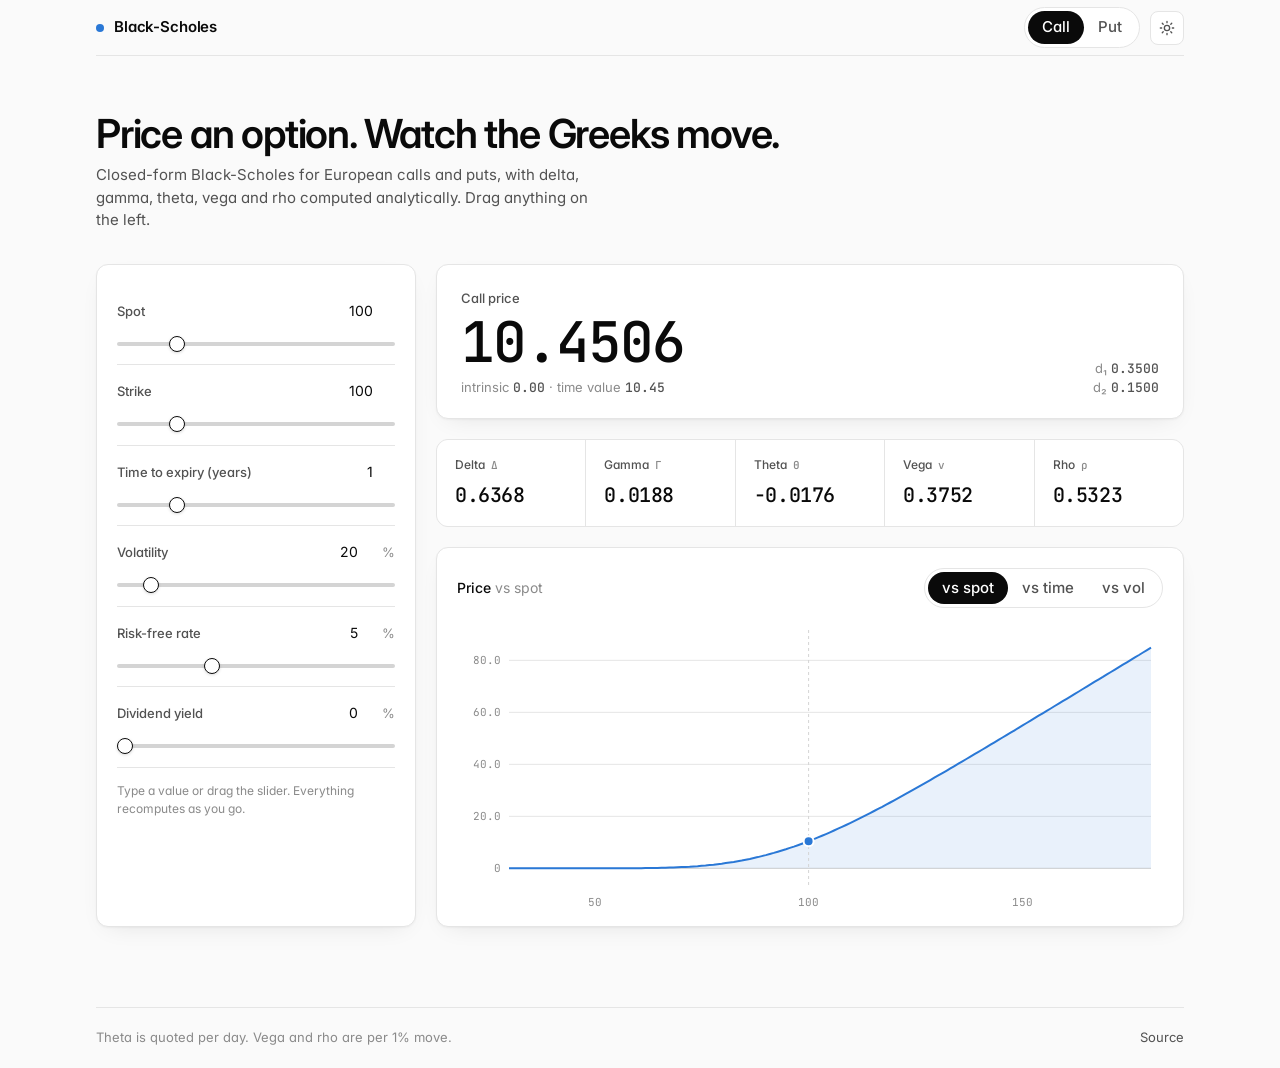
==== web/index.html @ 1928f43b "Black-Scholes pricer, Greeks, PDE check, and a web UI" ====
<!doctype html>
<html lang="en">
<head>
<meta charset="utf-8">
<meta name="viewport" content="width=device-width, initial-scale=1">
<title>Black-Scholes</title>
<meta name="description" content="Price European options and see the Greeks update live.">
<link rel="icon" href="data:image/svg+xml,<svg xmlns='http://www.w3.org/2000/svg' viewBox='0 0 100 100'><text y='.9em' font-size='90'>σ</text></svg>">
<link rel="preconnect" href="https://fonts.googleapis.com">
<link href="https://fonts.googleapis.com/css2?family=Inter:wght@400;500;600&family=JetBrains+Mono:wght@400;500&display=swap" rel="stylesheet">
<style>
:root{
  color-scheme:light;
  --bg:#fafafa;--surface:#ffffff;--line:#e5e5e5;--line-strong:#d4d4d4;
  --text:#0a0a0a;--text-2:#525252;--text-3:#8a8a8a;
  --accent:#0a0a0a;--accent-ink:#ffffff;
  --series:#2a78d6;--series-soft:rgba(42,120,214,.10);
  --pos:#008300;--neg:#e34948;
  --radius:12px;--shadow:0 1px 2px rgba(0,0,0,.04),0 8px 24px -12px rgba(0,0,0,.12);
}
@media (prefers-color-scheme:dark){:root:not([data-theme="light"]){
  color-scheme:dark;
  --bg:#000000;--surface:#0a0a0a;--line:#1f1f1f;--line-strong:#2e2e2e;
  --text:#ededed;--text-2:#a1a1a1;--text-3:#6b6b6b;
  --accent:#ededed;--accent-ink:#0a0a0a;
  --series:#3987e5;--series-soft:rgba(57,135,229,.14);
  --pos:#3ddc84;--neg:#e66767;
  --shadow:none;
}}
:root[data-theme="dark"]{
  color-scheme:dark;
  --bg:#000000;--surface:#0a0a0a;--line:#1f1f1f;--line-strong:#2e2e2e;
  --text:#ededed;--text-2:#a1a1a1;--text-3:#6b6b6b;
  --accent:#ededed;--accent-ink:#0a0a0a;
  --series:#3987e5;--series-soft:rgba(57,135,229,.14);
  --pos:#3ddc84;--neg:#e66767;
  --shadow:none;
}
*{box-sizing:border-box}
html,body{margin:0}
body{background:var(--bg);color:var(--text);font:15px/1.5 Inter,-apple-system,BlinkMacSystemFont,"Segoe UI",sans-serif;-webkit-font-smoothing:antialiased;font-feature-settings:"cv11","ss01"}
.mono{font-family:"JetBrains Mono",ui-monospace,SFMono-Regular,Menlo,monospace;font-variant-numeric:tabular-nums}
.wrap{max-width:1120px;margin:0 auto;padding:0 16px}
header{display:flex;align-items:center;justify-content:space-between;height:56px;border-bottom:1px solid var(--line)}
.brand{display:flex;align-items:center;gap:10px;font-weight:600;letter-spacing:-.01em}
.brand span.dot{width:8px;height:8px;border-radius:50%;background:var(--series)}
.seg{display:inline-flex;background:var(--surface);border:1px solid var(--line);border-radius:999px;padding:3px}
.seg button{border:0;background:transparent;color:var(--text-2);padding:5px 14px;border-radius:999px;font:inherit;font-weight:500;cursor:pointer}
.seg button[aria-pressed="true"]{background:var(--accent);color:var(--accent-ink)}
.icon-btn{border:1px solid var(--line);background:var(--surface);color:var(--text-2);width:34px;height:34px;border-radius:8px;cursor:pointer;display:grid;place-items:center}
.icon-btn:hover{color:var(--text)}
.hero{padding:56px 0 32px}
.hero h1{font-size:clamp(28px,4vw,40px);font-weight:600;letter-spacing:-.03em;margin:0 0 8px;line-height:1.1}
.hero p{margin:0;color:var(--text-2);max-width:56ch}
.grid{display:grid;grid-template-columns:320px 1fr;gap:20px;padding-bottom:80px}
@media (max-width:820px){.grid{grid-template-columns:1fr}}
.card{background:var(--surface);border:1px solid var(--line);border-radius:var(--radius);box-shadow:var(--shadow)}
.panel{padding:20px}
.field{padding:12px 0;border-bottom:1px solid var(--line)}
.field:last-child{border-bottom:0;padding-bottom:0}
.field .row{display:flex;justify-content:space-between;align-items:baseline;margin-bottom:6px}
.field label{font-size:13px;color:var(--text-2);font-weight:500}
.field .num{display:inline-flex;align-items:baseline;gap:2px}
.field .num em{font-style:normal;color:var(--text-3);font-size:13px}
.field input[type=number]{width:84px;text-align:right;border:1px solid transparent;background:transparent;color:var(--text);font:inherit;font-size:14px;padding:2px 6px;border-radius:6px;outline:0}
.field input[type=number]:hover{border-color:var(--line)}
.field input[type=number]:focus{border-color:var(--line-strong);background:var(--bg)}
input[type=range]{width:100%;appearance:none;height:4px;background:var(--line-strong);border-radius:2px;outline:0;margin:6px 0 0}
input[type=range]::-webkit-slider-thumb{appearance:none;width:16px;height:16px;border-radius:50%;background:var(--surface);border:1.5px solid var(--text);cursor:pointer;box-shadow:0 1px 3px rgba(0,0,0,.15)}
input[type=range]::-moz-range-thumb{width:16px;height:16px;border-radius:50%;background:var(--surface);border:1.5px solid var(--text);cursor:pointer}
.right{display:flex;flex-direction:column;gap:20px;min-width:0}
.price{padding:24px 24px 20px;display:flex;justify-content:space-between;align-items:flex-end;flex-wrap:wrap;gap:16px}
.price .label{font-size:13px;color:var(--text-2);font-weight:500;margin-bottom:6px}
.price .value{font-size:clamp(40px,6vw,56px);font-weight:500;letter-spacing:-.04em;line-height:1}
.price .sub{color:var(--text-3);font-size:13px;margin-top:8px}
.price .sub b{color:var(--text-2);font-weight:500}
.tiles{display:grid;grid-template-columns:repeat(5,1fr);gap:1px;background:var(--line);border-radius:var(--radius);overflow:hidden;border:1px solid var(--line)}
@media (max-width:640px){.tiles{grid-template-columns:repeat(2,1fr)}.tiles .tile:last-child{grid-column:span 2}}
.tile{background:var(--surface);padding:16px 18px;cursor:pointer;border:0;text-align:left;font:inherit;color:inherit;position:relative}
.tile:hover{background:var(--bg)}
.tile[aria-pressed="true"]::after{content:"";position:absolute;left:0;right:0;bottom:0;height:2px;background:var(--series)}
.tile .k{font-size:12px;color:var(--text-2);font-weight:500;display:flex;gap:6px;align-items:baseline}
.tile .k i{font-style:normal;color:var(--text-3);font-family:"JetBrains Mono",monospace;font-size:11px}
.tile .v{font-size:20px;font-weight:500;letter-spacing:-.02em;margin-top:6px}
.chart{padding:20px 20px 12px}
.chart .head{display:flex;justify-content:space-between;align-items:center;gap:12px;flex-wrap:wrap;margin-bottom:6px}
.chart .title{font-weight:500;font-size:14px}
.chart .title span{color:var(--text-3);font-weight:400}
.chart svg{width:100%;height:300px;display:block;overflow:visible}
.axis text{fill:var(--text-3);font-size:11px;font-family:"JetBrains Mono",monospace}
.axis line{stroke:var(--line)}
.axis .base{stroke:var(--line-strong)}
.tip{position:absolute;pointer-events:none;background:var(--surface);border:1px solid var(--line);border-radius:8px;padding:8px 10px;font-size:12px;box-shadow:var(--shadow);white-space:nowrap;opacity:0;transition:opacity .08s;transform:translate(-50%,calc(-100% - 12px))}
.tip .t{color:var(--text-3)}
.tip .n{font-weight:500}
.chart-wrap{position:relative}
footer{border-top:1px solid var(--line);padding:20px 0;color:var(--text-3);font-size:13px;display:flex;justify-content:space-between;flex-wrap:wrap;gap:8px}
footer a{color:var(--text-2);text-decoration:none}
footer a:hover{color:var(--text)}
.hint{font-size:12px;color:var(--text-3);margin-top:14px;line-height:1.5}
</style>
</head>
<body>
<div class="wrap">
  <header>
    <div class="brand"><span class="dot"></span>Black-Scholes</div>
    <div style="display:flex;gap:10px;align-items:center">
      <div class="seg" role="group" aria-label="Option type">
        <button id="kind-call" aria-pressed="true">Call</button>
        <button id="kind-put" aria-pressed="false">Put</button>
      </div>
      <button class="icon-btn" id="theme" aria-label="Toggle theme">
        <svg width="16" height="16" viewBox="0 0 24 24" fill="none" stroke="currentColor" stroke-width="2" stroke-linecap="round"><circle cx="12" cy="12" r="4"/><path d="M12 2v2M12 20v2M4.9 4.9l1.4 1.4M17.7 17.7l1.4 1.4M2 12h2M20 12h2M4.9 19.1l1.4-1.4M17.7 6.3l1.4-1.4"/></svg>
      </button>
    </div>
  </header>

  <section class="hero">
    <h1>Price an option. Watch the Greeks move.</h1>
    <p>Closed-form Black-Scholes for European calls and puts, with delta, gamma, theta, vega and rho computed analytically. Drag anything on the left.</p>
  </section>

  <main class="grid">
    <aside class="card panel" id="inputs"></aside>

    <div class="right">
      <div class="card price">
        <div>
          <div class="label" id="price-label">Call price</div>
          <div class="value mono" id="price">—</div>
          <div class="sub" id="price-sub"></div>
        </div>
        <div class="sub" style="text-align:right">
          <div>d₁ <b class="mono" id="d1">—</b></div>
          <div>d₂ <b class="mono" id="d2">—</b></div>
        </div>
      </div>

      <div class="tiles" id="tiles"></div>

      <div class="card chart">
        <div class="head">
          <div class="title" id="chart-title"></div>
          <div class="seg" role="group" aria-label="X axis">
            <button data-x="spot" aria-pressed="true">vs spot</button>
            <button data-x="time" aria-pressed="false">vs time</button>
            <button data-x="vol" aria-pressed="false">vs vol</button>
          </div>
        </div>
        <div class="chart-wrap">
          <svg id="svg" role="img" aria-label="Curve"></svg>
          <div class="tip" id="tip"></div>
        </div>
      </div>
    </div>
  </main>

  <footer>
    <span>Theta is quoted per day. Vega and rho are per 1% move.</span>
    <a href="https://github.com/michae6345-crypto/black-scholes-calculator">Source</a>
  </footer>
</div>

<script>
const SQRT2 = Math.SQRT2, SQRT2PI = Math.sqrt(2 * Math.PI);

function erf(x) {
  const s = x < 0 ? -1 : 1; x = Math.abs(x);
  const t = 1 / (1 + 0.5 * x);
  const y = 1 - t * Math.exp(-x * x - 1.26551223 + t * (1.00002368 + t * (0.37409196 + t * (0.09678418 +
    t * (-0.18628806 + t * (0.27886807 + t * (-1.13520398 + t * (1.48851587 + t * (-0.82215223 + t * 0.17087277)))))))));
  return s * y;
}
const pdf = x => Math.exp(-0.5 * x * x) / SQRT2PI;
const cdf = x => 0.5 * (1 + erf(x / SQRT2));

function bs(o, kind) {
  const { S, K, r, v, T, q } = o;
  const dq = Math.exp(-q * T), dr = Math.exp(-r * T);
  if (T <= 0 || v <= 0) {
    const fwd = S * dq - K * dr;
    const p = kind === 'call' ? Math.max(fwd, 0) : Math.max(-fwd, 0);
    return { price: p, d1: NaN, d2: NaN, delta: NaN, gamma: NaN, theta: NaN, vega: NaN, rho: NaN };
  }
  const sq = v * Math.sqrt(T);
  const d1 = (Math.log(S / K) + (r - q + 0.5 * v * v) * T) / sq, d2 = d1 - sq;
  const n1 = pdf(d1);
  const call = kind === 'call';
  const price = call ? S * dq * cdf(d1) - K * dr * cdf(d2) : K * dr * cdf(-d2) - S * dq * cdf(-d1);
  const delta = call ? dq * cdf(d1) : dq * (cdf(d1) - 1);
  const gamma = dq * n1 / (S * sq);
  const vega = S * dq * n1 * Math.sqrt(T);
  const decay = -S * dq * n1 * v / (2 * Math.sqrt(T));
  const theta = call ? decay - r * K * dr * cdf(d2) + q * S * dq * cdf(d1)
                     : decay + r * K * dr * cdf(-d2) - q * S * dq * cdf(-d1);
  const rho = call ? K * T * dr * cdf(d2) : -K * T * dr * cdf(-d2);
  return { price, d1, d2, delta, gamma, theta, vega, rho };
}

const FIELDS = [
  { id: 'S', label: 'Spot', min: 1, max: 500, step: 0.5, value: 100, fmt: v => v.toFixed(2) },
  { id: 'K', label: 'Strike', min: 1, max: 500, step: 0.5, value: 100, fmt: v => v.toFixed(2) },
  { id: 'T', label: 'Time to expiry (years)', min: 0, max: 5, step: 0.01, value: 1, fmt: v => v.toFixed(2) },
  { id: 'v', label: 'Volatility', min: 0, max: 2, step: 0.005, value: 0.2, fmt: v => (v * 100).toFixed(1) + '%', pct: true },
  { id: 'r', label: 'Risk-free rate', min: -0.05, max: 0.25, step: 0.0025, value: 0.05, fmt: v => (v * 100).toFixed(2) + '%', pct: true },
  { id: 'q', label: 'Dividend yield', min: 0, max: 0.2, step: 0.0025, value: 0, fmt: v => (v * 100).toFixed(2) + '%', pct: true },
];
const GREEKS = [
  { id: 'delta', sym: 'Δ', label: 'Delta', scale: 1, digits: 4 },
  { id: 'gamma', sym: 'Γ', label: 'Gamma', scale: 1, digits: 4 },
  { id: 'theta', sym: 'Θ', label: 'Theta', scale: 1 / 365, digits: 4 },
  { id: 'vega',  sym: 'ν', label: 'Vega',  scale: 0.01, digits: 4 },
  { id: 'rho',   sym: 'ρ', label: 'Rho',   scale: 0.01, digits: 4 },
];

const state = { kind: 'call', metric: 'price', xaxis: 'spot', o: Object.fromEntries(FIELDS.map(f => [f.id, f.value])) };

const $ = id => document.getElementById(id);
const inputs = $('inputs');
FIELDS.forEach(f => {
  const el = document.createElement('div');
  el.className = 'field';
  const shown = f.pct ? (f.value * 100) : f.value;
  el.innerHTML = `
    <div class="row"><label for="n-${f.id}">${f.label}</label>
      <span class="num"><input class="mono" id="n-${f.id}" type="number" step="${f.pct ? f.step * 100 : f.step}" value="${shown}">${f.pct ? '<em>%</em>' : ''}</span></div>
    <input id="s-${f.id}" type="range" min="${f.min}" max="${f.max}" step="${f.step}" value="${f.value}" aria-label="${f.label}">`;
  inputs.appendChild(el);
  const num = el.querySelector('input[type=number]'), rng = el.querySelector('input[type=range]');
  rng.addEventListener('input', () => { state.o[f.id] = +rng.value; num.value = f.pct ? +(rng.value * 100).toFixed(3) : rng.value; render(); });
  num.addEventListener('input', () => {
    const raw = parseFloat(num.value); if (Number.isNaN(raw)) return;
    const val = f.pct ? raw / 100 : raw;
    state.o[f.id] = val; rng.value = val; render();
  });
});
const hint = document.createElement('div'); hint.className = 'hint';
hint.textContent = 'Type a value or drag the slider. Everything recomputes as you go.';
inputs.appendChild(hint);

const tiles = $('tiles');
GREEKS.forEach(g => {
  const b = document.createElement('button');
  b.className = 'tile'; b.dataset.metric = g.id; b.setAttribute('aria-pressed', 'false');
  b.innerHTML = `<div class="k">${g.label}<i>${g.sym}</i></div><div class="v mono" id="g-${g.id}">—</div>`;
  b.addEventListener('click', () => { state.metric = state.metric === g.id ? 'price' : g.id; render(); });
  tiles.appendChild(b);
});

$('kind-call').onclick = () => { state.kind = 'call'; render(); };
$('kind-put').onclick = () => { state.kind = 'put'; render(); };
document.querySelectorAll('[data-x]').forEach(b => b.onclick = () => { state.xaxis = b.dataset.x; render(); });

$('theme').onclick = () => {
  const root = document.documentElement;
  const dark = root.dataset.theme ? root.dataset.theme === 'dark' : matchMedia('(prefers-color-scheme: dark)').matches;
  root.dataset.theme = dark ? 'light' : 'dark';
  try { localStorage.setItem('theme', root.dataset.theme); } catch {}
  render();
};
try { const t = localStorage.getItem('theme'); if (t) document.documentElement.dataset.theme = t; } catch {}

const fmt = (x, d = 4) => Number.isFinite(x) ? x.toLocaleString(undefined, { minimumFractionDigits: d, maximumFractionDigits: d }) : '—';

function metricValue(res, id) {
  if (id === 'price') return res.price;
  const g = GREEKS.find(g => g.id === id);
  return res[id] * g.scale;
}

function render() {
  const { o, kind } = state;
  const res = bs(o, kind);
  $('kind-call').setAttribute('aria-pressed', kind === 'call');
  $('kind-put').setAttribute('aria-pressed', kind === 'put');
  $('price-label').textContent = (kind === 'call' ? 'Call' : 'Put') + ' price';
  $('price').textContent = fmt(res.price, 4);
  const intrinsic = kind === 'call' ? Math.max(o.S - o.K, 0) : Math.max(o.K - o.S, 0);
  $('price-sub').innerHTML = `intrinsic <b class="mono">${fmt(intrinsic, 2)}</b> · time value <b class="mono">${fmt(res.price - intrinsic, 2)}</b>`;
  $('d1').textContent = fmt(res.d1, 4); $('d2').textContent = fmt(res.d2, 4);
  GREEKS.forEach(g => {
    $('g-' + g.id).textContent = fmt(res[g.id] * g.scale, g.digits);
    tiles.querySelector(`[data-metric=${g.id}]`).setAttribute('aria-pressed', state.metric === g.id);
  });
  document.querySelectorAll('[data-x]').forEach(b => b.setAttribute('aria-pressed', b.dataset.x === state.xaxis));
  drawChart(res);
}

const XAXES = {
  spot: { key: 'S', label: 'spot', range: o => [Math.max(0.3 * o.K, 1), 1.8 * o.K], fmt: v => v.toFixed(0) },
  time: { key: 'T', label: 'time to expiry', range: () => [0.01, 3], fmt: v => v.toFixed(2) + 'y' },
  vol:  { key: 'v', label: 'volatility', range: () => [0.01, 1.2], fmt: v => (v * 100).toFixed(0) + '%' },
};

function drawChart(current) {
  const svg = $('svg');
  const ax = XAXES[state.xaxis];
  const metricLabel = state.metric === 'price' ? 'Price' : GREEKS.find(g => g.id === state.metric).label;
  $('chart-title').innerHTML = `${metricLabel} <span>vs ${ax.label}</span>`;

  const W = svg.clientWidth || 700, H = 300, m = { t: 16, r: 12, b: 28, l: 52 };
  const iw = W - m.l - m.r, ih = H - m.t - m.b;
  const [x0, x1] = ax.range(state.o);
  const N = 160, pts = [];
  for (let i = 0; i <= N; i++) {
    const x = x0 + (x1 - x0) * i / N;
    const y = metricValue(bs({ ...state.o, [ax.key]: x }, state.kind), state.metric);
    if (Number.isFinite(y)) pts.push([x, y]);
  }
  let ymin = Math.min(0, ...pts.map(p => p[1])), ymax = Math.max(0, ...pts.map(p => p[1]));
  if (ymax - ymin < 1e-9) { ymax += 1; ymin -= 1; }
  const pad = (ymax - ymin) * 0.08; ymin -= pad; ymax += pad;
  const sx = x => m.l + (x - x0) / (x1 - x0) * iw;
  const sy = y => m.t + (ymax - y) / (ymax - ymin) * ih;

  const yt = ticks(ymin, ymax, 5), xt = ticks(x0, x1, 6);
  const line = pts.map((p, i) => (i ? 'L' : 'M') + sx(p[0]).toFixed(1) + ' ' + sy(p[1]).toFixed(1)).join('');
  const area = line + `L${sx(pts[pts.length - 1][0]).toFixed(1)} ${sy(0)}L${sx(pts[0][0]).toFixed(1)} ${sy(0)}Z`;
  const cx = state.o[ax.key], cy = metricValue(current, state.metric);

  svg.setAttribute('viewBox', `0 0 ${W} ${H}`);
  svg.innerHTML = `
    <g class="axis">
      ${yt.map(t => `<line x1="${m.l}" x2="${W - m.r}" y1="${sy(t)}" y2="${sy(t)}"/><text x="${m.l - 8}" y="${sy(t)}" dy="4" text-anchor="end">${short(t)}</text>`).join('')}
      <line class="base" x1="${m.l}" x2="${W - m.r}" y1="${sy(0)}" y2="${sy(0)}"/>
      ${xt.map(t => `<text x="${sx(t)}" y="${H - 8}" text-anchor="middle">${ax.fmt(t)}</text>`).join('')}
    </g>
    <path d="${area}" fill="var(--series-soft)"/>
    <path d="${line}" fill="none" stroke="var(--series)" stroke-width="2" stroke-linejoin="round"/>
    ${Number.isFinite(cy) && cx >= x0 && cx <= x1 ? `<line x1="${sx(cx)}" x2="${sx(cx)}" y1="${m.t}" y2="${m.t + ih}" stroke="var(--line-strong)" stroke-dasharray="3 3"/>
      <circle cx="${sx(cx)}" cy="${sy(cy)}" r="5" fill="var(--series)" stroke="var(--surface)" stroke-width="2"/>` : ''}
    <g id="hover" style="display:none"><line y1="${m.t}" y2="${m.t + ih}" stroke="var(--text-3)"/><circle r="4" fill="var(--surface)" stroke="var(--series)" stroke-width="2"/></g>
    <rect x="${m.l}" y="${m.t}" width="${iw}" height="${ih}" fill="transparent" id="hit"/>`;

  const hover = svg.querySelector('#hover'), tip = $('tip'), hit = svg.querySelector('#hit');
  hit.onmousemove = e => {
    const r = svg.getBoundingClientRect();
    const px = (e.clientX - r.left) * W / r.width;
    const x = x0 + (px - m.l) / iw * (x1 - x0);
    const y = metricValue(bs({ ...state.o, [ax.key]: x }, state.kind), state.metric);
    hover.style.display = ''; hover.querySelector('line').setAttribute('x1', sx(x)); hover.querySelector('line').setAttribute('x2', sx(x));
    const c = hover.querySelector('circle'); c.setAttribute('cx', sx(x)); c.setAttribute('cy', sy(y));
    tip.style.opacity = 1; tip.style.left = (sx(x) * r.width / W) + 'px'; tip.style.top = (sy(y) * r.height / H) + 'px';
    tip.innerHTML = `<div class="t">${ax.label} ${ax.fmt(x)}</div><div class="n mono">${metricLabel.toLowerCase()} ${fmt(y, 4)}</div>`;
  };
  hit.onmouseleave = () => { hover.style.display = 'none'; tip.style.opacity = 0; };
}

function ticks(a, b, n) {
  const span = b - a, raw = span / n, mag = Math.pow(10, Math.floor(Math.log10(raw)));
  const step = [1, 2, 5, 10].map(k => k * mag).find(s => span / s <= n) || mag;
  const out = []; for (let v = Math.ceil(a / step) * step; v <= b + 1e-9; v += step) out.push(+v.toFixed(10));
  return out;
}
function short(v) { const a = Math.abs(v); return a >= 100 ? v.toFixed(0) : a >= 1 ? v.toFixed(1) : a === 0 ? '0' : v.toPrecision(2); }

addEventListener('resize', () => render());
render();
</script>
</body>
</html>
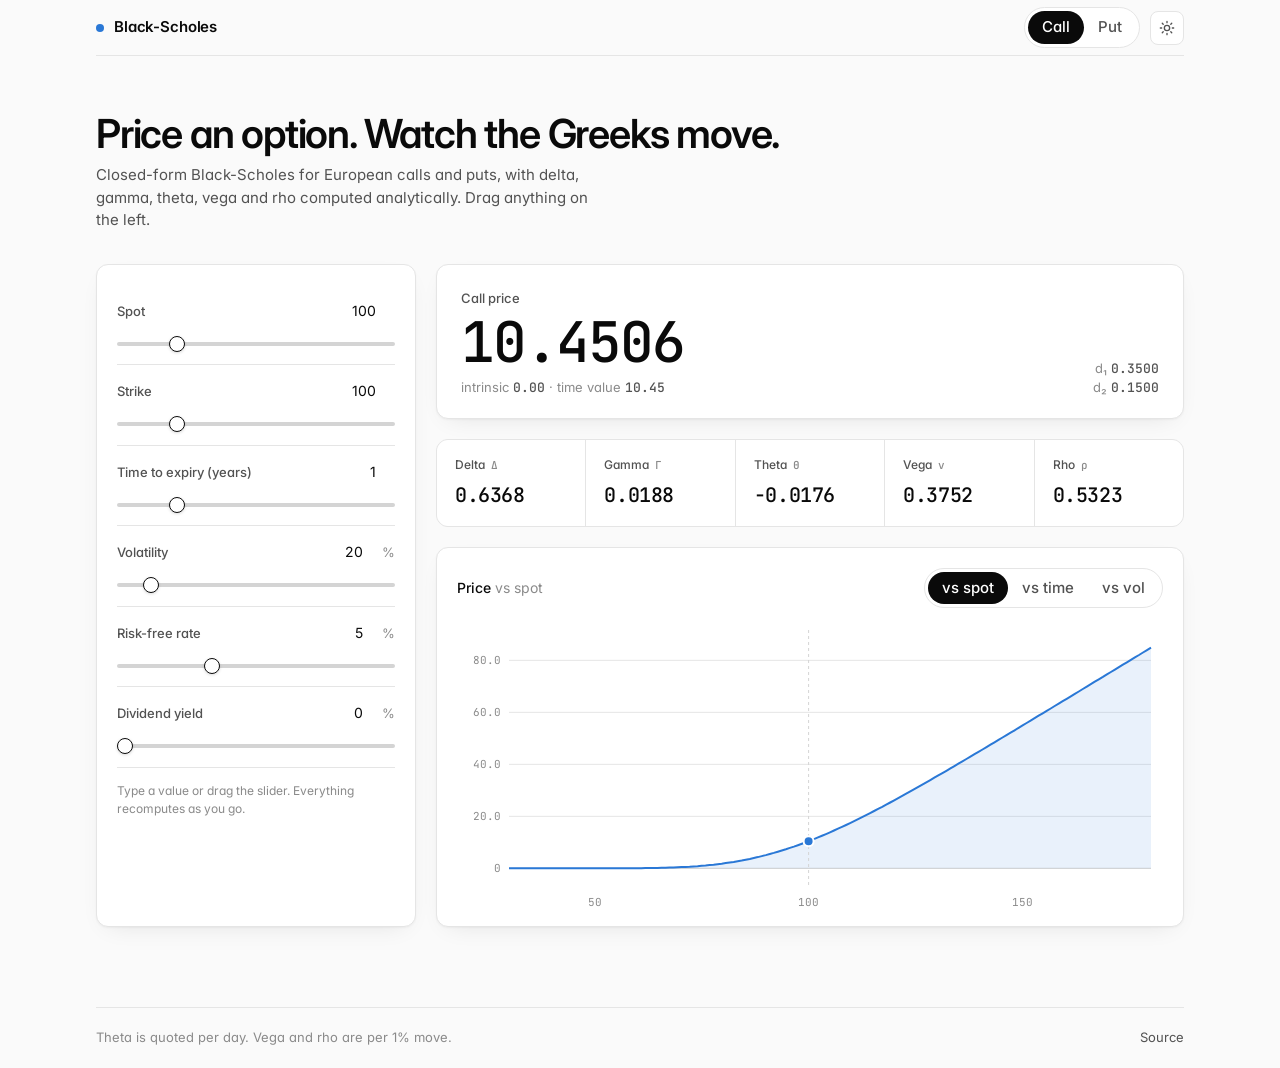
==== commit 8d6fca41: "Show percent units next to rate and vol inputs" ====
--- a/web/index.html
+++ b/web/index.html
@@ -60,9 +60,9 @@
 .field:last-child{border-bottom:0;padding-bottom:0}
 .field .row{display:flex;justify-content:space-between;align-items:baseline;margin-bottom:6px}
 .field label{font-size:13px;color:var(--text-2);font-weight:500}
-.field .num{display:inline-flex;align-items:baseline;gap:2px}
+.field .num{display:inline-flex;align-items:baseline}
 .field .num em{font-style:normal;color:var(--text-3);font-size:13px}
-.field input[type=number]{width:84px;text-align:right;border:1px solid transparent;background:transparent;color:var(--text);font:inherit;font-size:14px;padding:2px 6px;border-radius:6px;outline:0}
+.field input[type=number]{width:84px;text-align:right;border:1px solid transparent;background:transparent;color:var(--text);font:inherit;font-size:14px;padding:2px 3px 2px 6px;border-radius:6px;outline:0}
 .field input[type=number]:hover{border-color:var(--line)}
 .field input[type=number]:focus{border-color:var(--line-strong);background:var(--bg)}
 input[type=range]{width:100%;appearance:none;height:4px;background:var(--line-strong);border-radius:2px;outline:0;margin:6px 0 0}
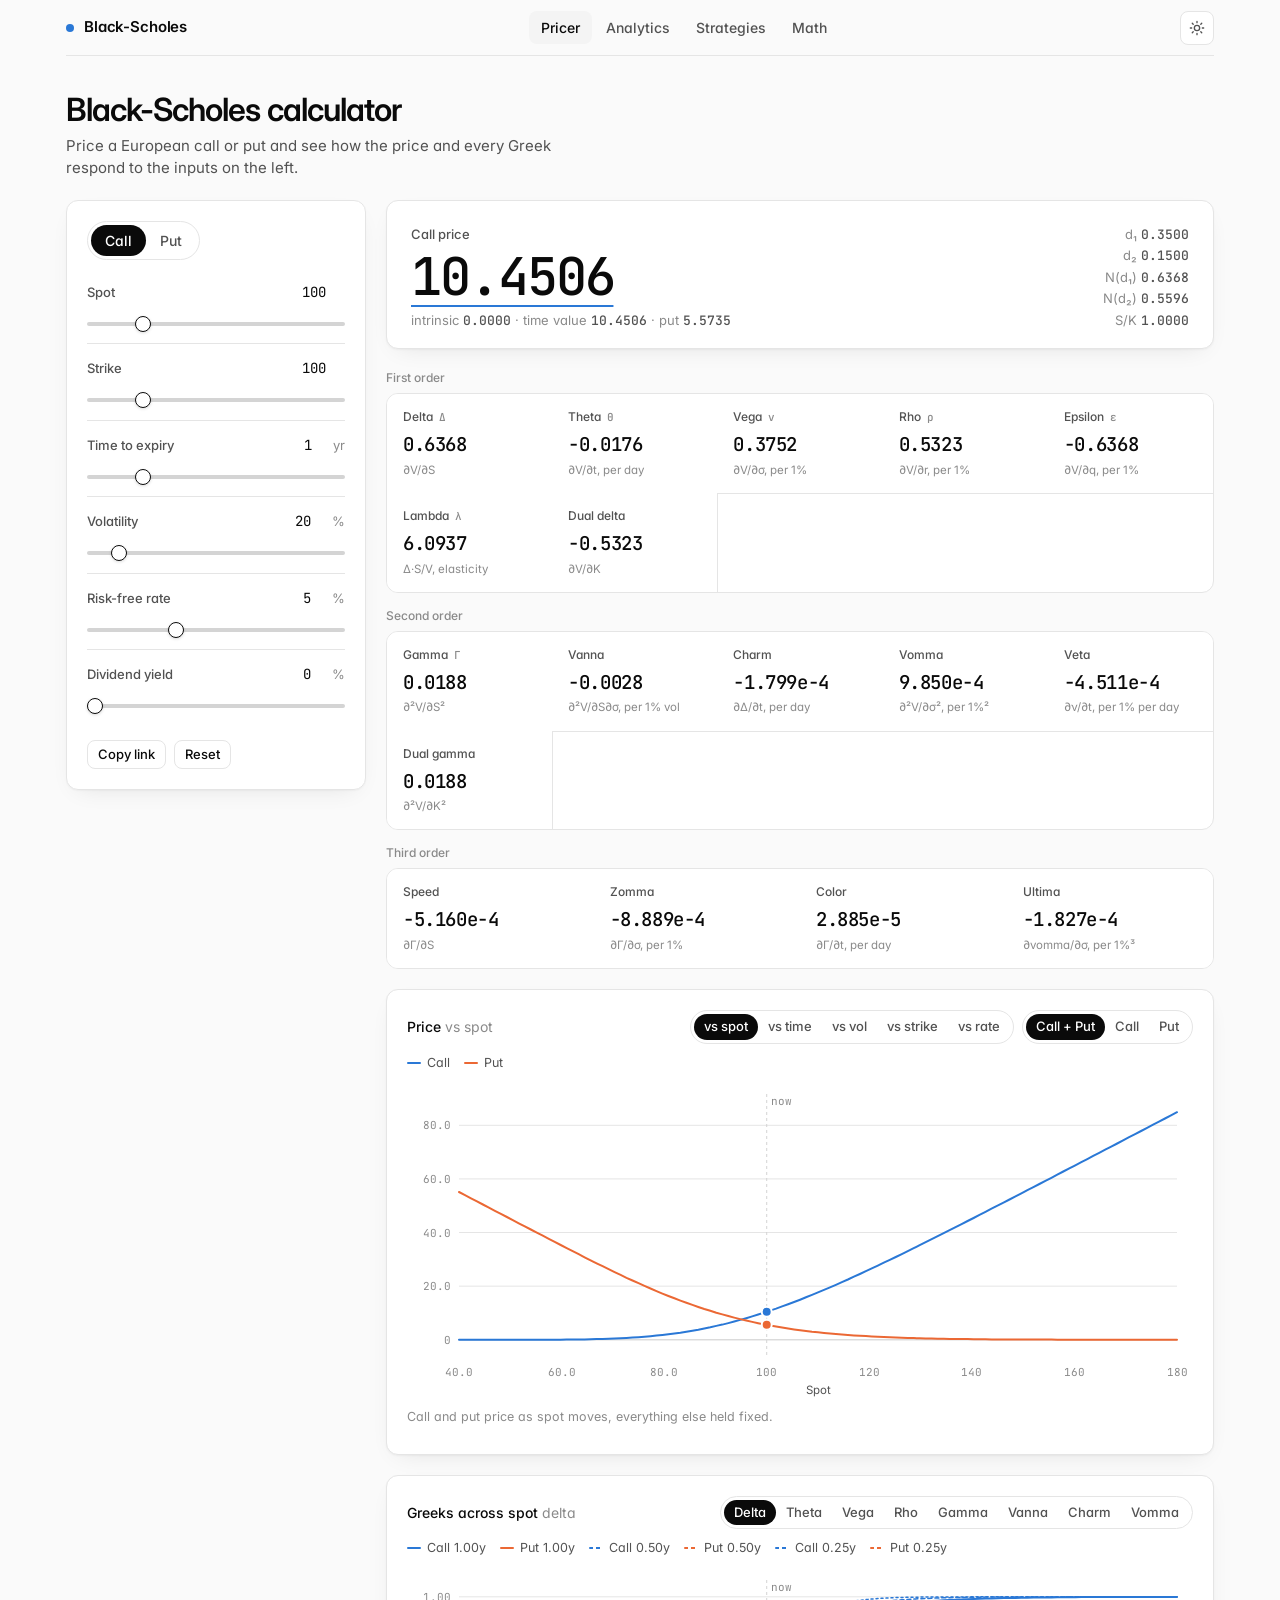
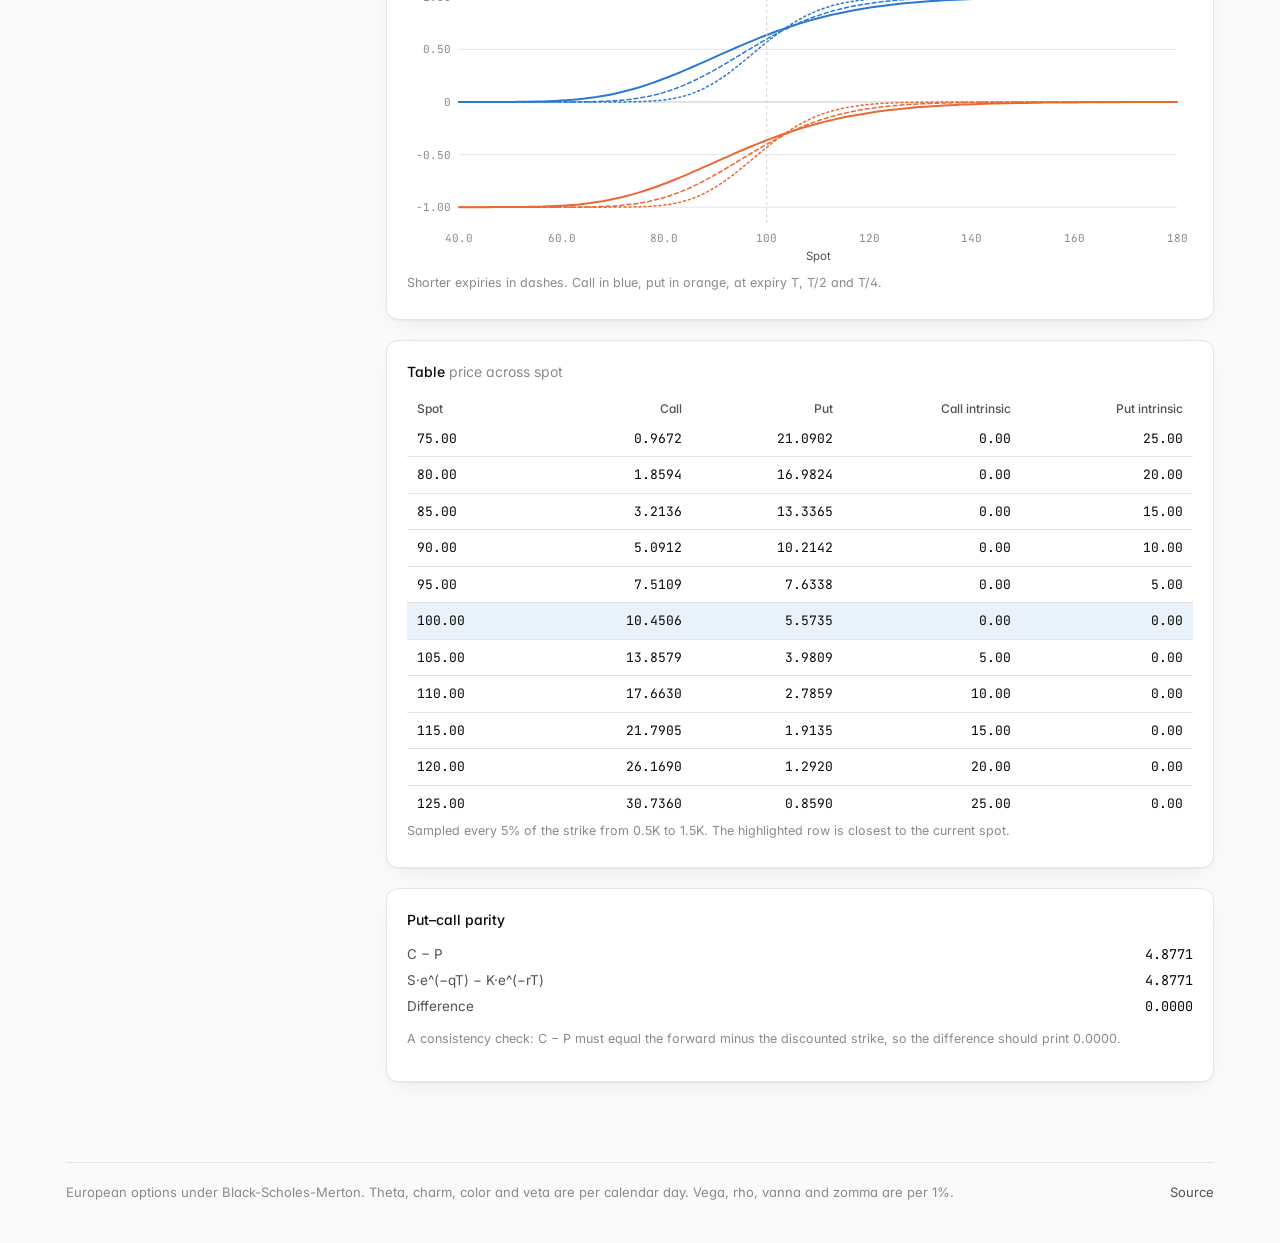
==== commit c6c31c72: "Pricer page with Greeks by order, multi-series charts, and table view" ====
--- a/web/index.html
+++ b/web/index.html
@@ -1,361 +1,196 @@
-<!doctype html>
-<html lang="en">
-<head>
-<meta charset="utf-8">
-<meta name="viewport" content="width=device-width, initial-scale=1">
+<!doctype html><html lang="en"><head>
+<meta charset="utf-8"><meta name="viewport" content="width=device-width, initial-scale=1">
 <title>Black-Scholes</title>
-<meta name="description" content="Price European options and see the Greeks update live.">
+<meta name="description" content="Price European options and see every Greek move as you change the inputs.">
 <link rel="icon" href="data:image/svg+xml,<svg xmlns='http://www.w3.org/2000/svg' viewBox='0 0 100 100'><text y='.9em' font-size='90'>σ</text></svg>">
 <link rel="preconnect" href="https://fonts.googleapis.com">
 <link href="https://fonts.googleapis.com/css2?family=Inter:wght@400;500;600&family=JetBrains+Mono:wght@400;500&display=swap" rel="stylesheet">
+<link rel="stylesheet" href="assets/style.css">
 <style>
-:root{
-  color-scheme:light;
-  --bg:#fafafa;--surface:#ffffff;--line:#e5e5e5;--line-strong:#d4d4d4;
-  --text:#0a0a0a;--text-2:#525252;--text-3:#8a8a8a;
-  --accent:#0a0a0a;--accent-ink:#ffffff;
-  --series:#2a78d6;--series-soft:rgba(42,120,214,.10);
-  --pos:#008300;--neg:#e34948;
-  --radius:12px;--shadow:0 1px 2px rgba(0,0,0,.04),0 8px 24px -12px rgba(0,0,0,.12);
-}
-@media (prefers-color-scheme:dark){:root:not([data-theme="light"]){
-  color-scheme:dark;
-  --bg:#000000;--surface:#0a0a0a;--line:#1f1f1f;--line-strong:#2e2e2e;
-  --text:#ededed;--text-2:#a1a1a1;--text-3:#6b6b6b;
-  --accent:#ededed;--accent-ink:#0a0a0a;
-  --series:#3987e5;--series-soft:rgba(57,135,229,.14);
-  --pos:#3ddc84;--neg:#e66767;
-  --shadow:none;
-}}
-:root[data-theme="dark"]{
-  color-scheme:dark;
-  --bg:#000000;--surface:#0a0a0a;--line:#1f1f1f;--line-strong:#2e2e2e;
-  --text:#ededed;--text-2:#a1a1a1;--text-3:#6b6b6b;
-  --accent:#ededed;--accent-ink:#0a0a0a;
-  --series:#3987e5;--series-soft:rgba(57,135,229,.14);
-  --pos:#3ddc84;--neg:#e66767;
-  --shadow:none;
-}
-*{box-sizing:border-box}
-html,body{margin:0}
-body{background:var(--bg);color:var(--text);font:15px/1.5 Inter,-apple-system,BlinkMacSystemFont,"Segoe UI",sans-serif;-webkit-font-smoothing:antialiased;font-feature-settings:"cv11","ss01"}
-.mono{font-family:"JetBrains Mono",ui-monospace,SFMono-Regular,Menlo,monospace;font-variant-numeric:tabular-nums}
-.wrap{max-width:1120px;margin:0 auto;padding:0 16px}
-header{display:flex;align-items:center;justify-content:space-between;height:56px;border-bottom:1px solid var(--line)}
-.brand{display:flex;align-items:center;gap:10px;font-weight:600;letter-spacing:-.01em}
-.brand span.dot{width:8px;height:8px;border-radius:50%;background:var(--series)}
-.seg{display:inline-flex;background:var(--surface);border:1px solid var(--line);border-radius:999px;padding:3px}
-.seg button{border:0;background:transparent;color:var(--text-2);padding:5px 14px;border-radius:999px;font:inherit;font-weight:500;cursor:pointer}
-.seg button[aria-pressed="true"]{background:var(--accent);color:var(--accent-ink)}
-.icon-btn{border:1px solid var(--line);background:var(--surface);color:var(--text-2);width:34px;height:34px;border-radius:8px;cursor:pointer;display:grid;place-items:center}
-.icon-btn:hover{color:var(--text)}
-.hero{padding:56px 0 32px}
-.hero h1{font-size:clamp(28px,4vw,40px);font-weight:600;letter-spacing:-.03em;margin:0 0 8px;line-height:1.1}
-.hero p{margin:0;color:var(--text-2);max-width:56ch}
-.grid{display:grid;grid-template-columns:320px 1fr;gap:20px;padding-bottom:80px}
-@media (max-width:820px){.grid{grid-template-columns:1fr}}
-.card{background:var(--surface);border:1px solid var(--line);border-radius:var(--radius);box-shadow:var(--shadow)}
-.panel{padding:20px}
-.field{padding:12px 0;border-bottom:1px solid var(--line)}
-.field:last-child{border-bottom:0;padding-bottom:0}
-.field .row{display:flex;justify-content:space-between;align-items:baseline;margin-bottom:6px}
-.field label{font-size:13px;color:var(--text-2);font-weight:500}
-.field .num{display:inline-flex;align-items:baseline}
-.field .num em{font-style:normal;color:var(--text-3);font-size:13px}
-.field input[type=number]{width:84px;text-align:right;border:1px solid transparent;background:transparent;color:var(--text);font:inherit;font-size:14px;padding:2px 3px 2px 6px;border-radius:6px;outline:0}
-.field input[type=number]:hover{border-color:var(--line)}
-.field input[type=number]:focus{border-color:var(--line-strong);background:var(--bg)}
-input[type=range]{width:100%;appearance:none;height:4px;background:var(--line-strong);border-radius:2px;outline:0;margin:6px 0 0}
-input[type=range]::-webkit-slider-thumb{appearance:none;width:16px;height:16px;border-radius:50%;background:var(--surface);border:1.5px solid var(--text);cursor:pointer;box-shadow:0 1px 3px rgba(0,0,0,.15)}
-input[type=range]::-moz-range-thumb{width:16px;height:16px;border-radius:50%;background:var(--surface);border:1.5px solid var(--text);cursor:pointer}
-.right{display:flex;flex-direction:column;gap:20px;min-width:0}
-.price{padding:24px 24px 20px;display:flex;justify-content:space-between;align-items:flex-end;flex-wrap:wrap;gap:16px}
-.price .label{font-size:13px;color:var(--text-2);font-weight:500;margin-bottom:6px}
-.price .value{font-size:clamp(40px,6vw,56px);font-weight:500;letter-spacing:-.04em;line-height:1}
-.price .sub{color:var(--text-3);font-size:13px;margin-top:8px}
-.price .sub b{color:var(--text-2);font-weight:500}
-.tiles{display:grid;grid-template-columns:repeat(5,1fr);gap:1px;background:var(--line);border-radius:var(--radius);overflow:hidden;border:1px solid var(--line)}
-@media (max-width:640px){.tiles{grid-template-columns:repeat(2,1fr)}.tiles .tile:last-child{grid-column:span 2}}
-.tile{background:var(--surface);padding:16px 18px;cursor:pointer;border:0;text-align:left;font:inherit;color:inherit;position:relative}
-.tile:hover{background:var(--bg)}
-.tile[aria-pressed="true"]::after{content:"";position:absolute;left:0;right:0;bottom:0;height:2px;background:var(--series)}
-.tile .k{font-size:12px;color:var(--text-2);font-weight:500;display:flex;gap:6px;align-items:baseline}
-.tile .k i{font-style:normal;color:var(--text-3);font-family:"JetBrains Mono",monospace;font-size:11px}
-.tile .v{font-size:20px;font-weight:500;letter-spacing:-.02em;margin-top:6px}
-.chart{padding:20px 20px 12px}
-.chart .head{display:flex;justify-content:space-between;align-items:center;gap:12px;flex-wrap:wrap;margin-bottom:6px}
-.chart .title{font-weight:500;font-size:14px}
-.chart .title span{color:var(--text-3);font-weight:400}
-.chart svg{width:100%;height:300px;display:block;overflow:visible}
-.axis text{fill:var(--text-3);font-size:11px;font-family:"JetBrains Mono",monospace}
-.axis line{stroke:var(--line)}
-.axis .base{stroke:var(--line-strong)}
-.tip{position:absolute;pointer-events:none;background:var(--surface);border:1px solid var(--line);border-radius:8px;padding:8px 10px;font-size:12px;box-shadow:var(--shadow);white-space:nowrap;opacity:0;transition:opacity .08s;transform:translate(-50%,calc(-100% - 12px))}
-.tip .t{color:var(--text-3)}
-.tip .n{font-weight:500}
-.chart-wrap{position:relative}
-footer{border-top:1px solid var(--line);padding:20px 0;color:var(--text-3);font-size:13px;display:flex;justify-content:space-between;flex-wrap:wrap;gap:8px}
-footer a{color:var(--text-2);text-decoration:none}
-footer a:hover{color:var(--text)}
-.hint{font-size:12px;color:var(--text-3);margin-top:14px;line-height:1.5}
+.hero .pick{background:none;border:0;padding:0;font:inherit;color:inherit;text-align:left;cursor:pointer;border-radius:8px}
+.hero .pick[aria-pressed="true"] .value{text-decoration:underline;text-decoration-color:var(--s1);text-decoration-thickness:2px;text-underline-offset:10px}
+.hero .side div{margin-top:2px}
+.panel-actions{display:flex;gap:8px;margin-top:14px}
+.group-title{font-size:12px;color:var(--text-3);font-weight:500;margin:0 0 6px}
+.group+.group{margin-top:14px}
+.chart-card{padding:20px 20px 14px}
+.chart-card .note{margin-top:10px}
 </style>
-</head>
-<body>
-<div class="wrap">
-  <header>
-    <div class="brand"><span class="dot"></span>Black-Scholes</div>
-    <div style="display:flex;gap:10px;align-items:center">
-      <div class="seg" role="group" aria-label="Option type">
-        <button id="kind-call" aria-pressed="true">Call</button>
-        <button id="kind-put" aria-pressed="false">Put</button>
-      </div>
-      <button class="icon-btn" id="theme" aria-label="Toggle theme">
-        <svg width="16" height="16" viewBox="0 0 24 24" fill="none" stroke="currentColor" stroke-width="2" stroke-linecap="round"><circle cx="12" cy="12" r="4"/><path d="M12 2v2M12 20v2M4.9 4.9l1.4 1.4M17.7 17.7l1.4 1.4M2 12h2M20 12h2M4.9 19.1l1.4-1.4M17.7 6.3l1.4-1.4"/></svg>
-      </button>
-    </div>
-  </header>
+</head><body><div class="wrap">
+  <section class="page-head"><h1>Black-Scholes calculator</h1><p>Price a European call or put and see how the price and every Greek respond to the inputs on the left.</p></section>
+  <main class="layout">
+    <aside class="card pad sticky" id="inputs">
+      <div id="kind"></div>
+      <div id="fields" style="margin-top:8px"></div>
+      <div class="panel-actions"><button class="btn sm" id="share">Copy link</button><button class="btn sm" id="reset">Reset</button></div>
+    </aside>
+    <div class="stack">
+      <section class="card hero">
+        <button class="pick" id="pick-price" aria-pressed="true">
+          <div class="label" id="price-label">Call price</div>
+          <div class="value mono" id="price"></div>
+          <div class="sub" id="price-sub"></div>
+        </button>
+        <div class="side" id="side"></div>
+      </section>
 
-  <section class="hero">
-    <h1>Price an option. Watch the Greeks move.</h1>
-    <p>Closed-form Black-Scholes for European calls and puts, with delta, gamma, theta, vega and rho computed analytically. Drag anything on the left.</p>
-  </section>
+      <section id="greeks"></section>
 
-  <main class="grid">
-    <aside class="card panel" id="inputs"></aside>
-
-    <div class="right">
-      <div class="card price">
-        <div>
-          <div class="label" id="price-label">Call price</div>
-          <div class="value mono" id="price">—</div>
-          <div class="sub" id="price-sub"></div>
-        </div>
-        <div class="sub" style="text-align:right">
-          <div>d₁ <b class="mono" id="d1">—</b></div>
-          <div>d₂ <b class="mono" id="d2">—</b></div>
-        </div>
-      </div>
-
-      <div class="tiles" id="tiles"></div>
-
-      <div class="card chart">
-        <div class="head">
-          <div class="title" id="chart-title"></div>
-          <div class="seg" role="group" aria-label="X axis">
-            <button data-x="spot" aria-pressed="true">vs spot</button>
-            <button data-x="time" aria-pressed="false">vs time</button>
-            <button data-x="vol" aria-pressed="false">vs vol</button>
+      <section class="card chart-card">
+        <div class="card-head">
+          <div class="card-title" id="main-title"></div>
+          <div style="display:flex;gap:8px;flex-wrap:wrap">
+            <div class="seg sm" id="axis" role="group" aria-label="x axis"></div>
+            <div class="seg sm" id="overlay" role="group" aria-label="series"></div>
           </div>
         </div>
-        <div class="chart-wrap">
-          <svg id="svg" role="img" aria-label="Curve"></svg>
-          <div class="tip" id="tip"></div>
+        <div id="main-chart"></div>
+        <p class="note" id="main-note"></p>
+      </section>
+
+      <section class="card chart-card">
+        <div class="card-head">
+          <div class="card-title">Greeks across spot <span id="greek-sub"></span></div>
+          <div class="seg sm" id="greek-pick" role="group" aria-label="Greek"></div>
         </div>
-      </div>
+        <div id="greek-chart"></div>
+        <p class="note">Shorter expiries in dashes. Call in blue, put in orange, at expiry T, T/2 and T/4.</p>
+      </section>
+
+      <section class="card chart-card">
+        <div class="card-head"><div class="card-title">Table <span id="table-sub"></span></div></div>
+        <div class="scroll" id="table"></div>
+        <p class="note">Sampled every 5% of the strike from 0.5K to 1.5K. The highlighted row is closest to the current spot.</p>
+      </section>
+
+      <section class="card pad">
+        <div class="card-head"><div class="card-title">Put–call parity</div></div>
+        <dl class="kv" id="parity"></dl>
+        <p class="note" style="margin-top:10px">A consistency check: C − P must equal the forward minus the discounted strike, so the difference should print 0.0000.</p>
+      </section>
     </div>
   </main>
+</div>
+<script src="assets/bs.js"></script><script src="assets/chart.js"></script><script src="assets/ui.js"></script>
+<script>
+UI.nav('index');
+const state = UI.loadState();
+const view = { metric: 'price', axis: 'S', overlay: 'both', greek: 'delta' };
 
-  <footer>
-    <span>Theta is quoted per day. Vega and rho are per 1% move.</span>
-    <a href="https://github.com/michae6345-crypto/black-scholes-calculator">Source</a>
-  </footer>
-</div>
+const AXES = [
+  { id: 'S', label: 'vs spot',   word: 'spot',   range: s => [0.4 * s.K, 1.8 * s.K],         fmt: Chart.short },
+  { id: 'T', label: 'vs time',   word: 'time',   range: s => [0.01, Math.max(3, s.T)],       fmt: x => Chart.short(x) + 'y' },
+  { id: 'v', label: 'vs vol',    word: 'vol',    range: () => [0.02, 1.2],                   fmt: x => UI.pct(x, 0) },
+  { id: 'K', label: 'vs strike', word: 'strike', range: s => [0.4 * s.S, 1.8 * s.S],         fmt: Chart.short },
+  { id: 'r', label: 'vs rate',   word: 'rate',   range: () => [-0.05, 0.25],                 fmt: x => UI.pct(x, 0) },
+];
+const OVERLAYS = [['both', 'Call + Put'], ['call', 'Call'], ['put', 'Put']];
+const CHART_GREEKS = ['delta', 'theta', 'vega', 'rho', 'gamma', 'vanna', 'charm', 'vomma'];
+const DASH = [undefined, '4 3', '2 3'];
 
-<script>
-const SQRT2 = Math.SQRT2, SQRT2PI = Math.sqrt(2 * Math.PI);
+const $ = id => document.getElementById(id);
+const fmtV = v => Number.isFinite(v) && v !== 0 && Math.abs(v) < 1e-3 ? v.toExponential(3) : UI.fmt(v, 4);
+const metricName = id => BS.metricById(id).name;
+const valueAt = (o, kind, id) => BS.metric(BS.price(o, kind), id);
+const range = (lo, hi, n) => Array.from({ length: n }, (_, i) => lo + (hi - lo) * i / (n - 1));
 
-function erf(x) {
-  const s = x < 0 ? -1 : 1; x = Math.abs(x);
-  const t = 1 / (1 + 0.5 * x);
-  const y = 1 - t * Math.exp(-x * x - 1.26551223 + t * (1.00002368 + t * (0.37409196 + t * (0.09678418 +
-    t * (-0.18628806 + t * (0.27886807 + t * (-1.13520398 + t * (1.48851587 + t * (-0.82215223 + t * 0.17087277)))))))));
-  return s * y;
+function seg(el, items, current, onPick) {
+  el.innerHTML = items.map(([id, label]) => `<button data-id="${id}" aria-pressed="${id === current}">${label}</button>`).join('');
+  el.querySelectorAll('button').forEach(b => b.onclick = () => onPick(b.dataset.id));
 }
-const pdf = x => Math.exp(-0.5 * x * x) / SQRT2PI;
-const cdf = x => 0.5 * (1 + erf(x / SQRT2));
+function syncSeg(el, current) { el.querySelectorAll('button').forEach(b => b.setAttribute('aria-pressed', b.dataset.id === current)); }
 
-function bs(o, kind) {
-  const { S, K, r, v, T, q } = o;
-  const dq = Math.exp(-q * T), dr = Math.exp(-r * T);
-  if (T <= 0 || v <= 0) {
-    const fwd = S * dq - K * dr;
-    const p = kind === 'call' ? Math.max(fwd, 0) : Math.max(-fwd, 0);
-    return { price: p, d1: NaN, d2: NaN, delta: NaN, gamma: NaN, theta: NaN, vega: NaN, rho: NaN };
-  }
-  const sq = v * Math.sqrt(T);
-  const d1 = (Math.log(S / K) + (r - q + 0.5 * v * v) * T) / sq, d2 = d1 - sq;
-  const n1 = pdf(d1);
-  const call = kind === 'call';
-  const price = call ? S * dq * cdf(d1) - K * dr * cdf(d2) : K * dr * cdf(-d2) - S * dq * cdf(-d1);
-  const delta = call ? dq * cdf(d1) : dq * (cdf(d1) - 1);
-  const gamma = dq * n1 / (S * sq);
-  const vega = S * dq * n1 * Math.sqrt(T);
-  const decay = -S * dq * n1 * v / (2 * Math.sqrt(T));
-  const theta = call ? decay - r * K * dr * cdf(d2) + q * S * dq * cdf(d1)
-                     : decay + r * K * dr * cdf(-d2) - q * S * dq * cdf(-d1);
-  const rho = call ? K * T * dr * cdf(d2) : -K * T * dr * cdf(-d2);
-  return { price, d1, d2, delta, gamma, theta, vega, rho };
+function buildGreekTiles() {
+  const groups = [[1, 'First order'], [2, 'Second order'], [3, 'Third order']];
+  $('greeks').innerHTML = groups.map(([order, title]) => `<div class="group"><p class="group-title">${title}</p><div class="tiles">${
+    BS.GREEKS.filter(g => g.order === order).map(g => `<button class="tile" data-id="${g.id}" aria-pressed="false"><div class="k">${g.name}${g.sym ? `<i>${g.sym}</i>` : ''}</div><div class="v mono" id="tile-${g.id}"></div><div class="d">${g.desc}</div></button>`).join('')
+  }</div></div>`).join('');
+  $('greeks').querySelectorAll('.tile').forEach(t => t.onclick = () => pickMetric(t.dataset.id));
+  $('pick-price').onclick = () => pickMetric('price');
+}
+function pickMetric(id) {
+  view.metric = id;
+  $('pick-price').setAttribute('aria-pressed', id === 'price');
+  $('greeks').querySelectorAll('.tile').forEach(t => t.setAttribute('aria-pressed', t.dataset.id === id));
+  render();
 }
 
-const FIELDS = [
-  { id: 'S', label: 'Spot', min: 1, max: 500, step: 0.5, value: 100, fmt: v => v.toFixed(2) },
-  { id: 'K', label: 'Strike', min: 1, max: 500, step: 0.5, value: 100, fmt: v => v.toFixed(2) },
-  { id: 'T', label: 'Time to expiry (years)', min: 0, max: 5, step: 0.01, value: 1, fmt: v => v.toFixed(2) },
-  { id: 'v', label: 'Volatility', min: 0, max: 2, step: 0.005, value: 0.2, fmt: v => (v * 100).toFixed(1) + '%', pct: true },
-  { id: 'r', label: 'Risk-free rate', min: -0.05, max: 0.25, step: 0.0025, value: 0.05, fmt: v => (v * 100).toFixed(2) + '%', pct: true },
-  { id: 'q', label: 'Dividend yield', min: 0, max: 0.2, step: 0.0025, value: 0, fmt: v => (v * 100).toFixed(2) + '%', pct: true },
-];
-const GREEKS = [
-  { id: 'delta', sym: 'Δ', label: 'Delta', scale: 1, digits: 4 },
-  { id: 'gamma', sym: 'Γ', label: 'Gamma', scale: 1, digits: 4 },
-  { id: 'theta', sym: 'Θ', label: 'Theta', scale: 1 / 365, digits: 4 },
-  { id: 'vega',  sym: 'ν', label: 'Vega',  scale: 0.01, digits: 4 },
-  { id: 'rho',   sym: 'ρ', label: 'Rho',   scale: 0.01, digits: 4 },
-];
+function chartMain(o) {
+  const axis = AXES.find(a => a.id === view.axis), [lo, hi] = axis.range(state);
+  const kinds = view.overlay === 'both' ? ['call', 'put'] : [view.overlay];
+  const xs = range(lo, hi, 121);
+  const series = kinds.map(k => ({ name: k === 'call' ? 'Call' : 'Put', color: Chart.color(k === 'call' ? 0 : 1),
+    points: xs.map(x => [x, valueAt({ ...o, [axis.id]: x }, k, view.metric)]) }));
+  const cur = o[axis.id];
+  const markers = kinds.map(k => ({ x: cur, y: valueAt(o, k, view.metric), color: Chart.color(k === 'call' ? 0 : 1) }));
+  Chart.line($('main-chart'), { series, x: { label: axis.word[0].toUpperCase() + axis.word.slice(1), fmt: axis.fmt }, y: { fmt: Chart.short },
+    vlines: [{ x: cur, label: 'now' }], markers, legend: true, height: 320 });
+  const who = view.overlay === 'both' ? 'Call and put' : view.overlay === 'call' ? 'Call' : 'Put';
+  $('main-title').innerHTML = `${metricName(view.metric)} <span>${axis.label}</span>`;
+  $('main-note').textContent = `${who} ${metricName(view.metric).toLowerCase()} as ${axis.word} moves, everything else held fixed.`;
+}
 
-const state = { kind: 'call', metric: 'price', xaxis: 'spot', o: Object.fromEntries(FIELDS.map(f => [f.id, f.value])) };
+function chartGreeks(o) {
+  const xs = range(0.4 * o.K, 1.8 * o.K, 121), series = [];
+  [1, 0.5, 0.25].forEach((f, i) => {
+    const T = o.T * f, tag = `${UI.fmt(T, 2)}y`;
+    [['call', 'Call'], ['put', 'Put']].forEach(([k, name], j) => series.push({
+      name: `${name} ${tag}`, color: Chart.color(j), dash: DASH[i], width: i ? 1.5 : 2,
+      points: xs.map(x => [x, valueAt({ ...o, S: x, T }, k, view.greek)]),
+    }));
+  });
+  Chart.line($('greek-chart'), { series, x: { label: 'Spot', fmt: Chart.short }, y: { fmt: Chart.short },
+    vlines: [{ x: o.S, label: 'now' }], legend: true, height: 300 });
+  $('greek-sub').textContent = metricName(view.greek).toLowerCase();
+}
 
-const $ = id => document.getElementById(id);
-const inputs = $('inputs');
-FIELDS.forEach(f => {
-  const el = document.createElement('div');
-  el.className = 'field';
-  const shown = f.pct ? (f.value * 100) : f.value;
-  el.innerHTML = `
-    <div class="row"><label for="n-${f.id}">${f.label}</label>
-      <span class="num"><input class="mono" id="n-${f.id}" type="number" step="${f.pct ? f.step * 100 : f.step}" value="${shown}">${f.pct ? '<em>%</em>' : ''}</span></div>
-    <input id="s-${f.id}" type="range" min="${f.min}" max="${f.max}" step="${f.step}" value="${f.value}" aria-label="${f.label}">`;
-  inputs.appendChild(el);
-  const num = el.querySelector('input[type=number]'), rng = el.querySelector('input[type=range]');
-  rng.addEventListener('input', () => { state.o[f.id] = +rng.value; num.value = f.pct ? +(rng.value * 100).toFixed(3) : rng.value; render(); });
-  num.addEventListener('input', () => {
-    const raw = parseFloat(num.value); if (Number.isNaN(raw)) return;
-    const val = f.pct ? raw / 100 : raw;
-    state.o[f.id] = val; rng.value = val; render();
+function tableSpot(o) {
+  const rows = range(0.5 * o.K, 1.5 * o.K, 21).map(S => ({
+    S, call: valueAt({ ...o, S }, 'call', view.metric), put: valueAt({ ...o, S }, 'put', view.metric),
+    ci: Math.max(S - o.K, 0), pi: Math.max(o.K - S, 0),
+  }));
+  const nearest = rows.reduce((a, b) => Math.abs(b.S - o.S) < Math.abs(a.S - o.S) ? b : a);
+  const label = view.metric === 'price' ? '' : ' ' + metricName(view.metric).toLowerCase();
+  Chart.table($('table'), {
+    columns: [{ key: 'S', label: 'Spot', fmt: v => UI.fmt(v, 2) }, { key: 'call', label: 'Call' + label, fmt: fmtV }, { key: 'put', label: 'Put' + label, fmt: fmtV },
+      { key: 'ci', label: 'Call intrinsic', fmt: v => UI.fmt(v, 2) }, { key: 'pi', label: 'Put intrinsic', fmt: v => UI.fmt(v, 2) }],
+    rows, highlight: r => r === nearest,
   });
-});
-const hint = document.createElement('div'); hint.className = 'hint';
-hint.textContent = 'Type a value or drag the slider. Everything recomputes as you go.';
-inputs.appendChild(hint);
-
-const tiles = $('tiles');
-GREEKS.forEach(g => {
-  const b = document.createElement('button');
-  b.className = 'tile'; b.dataset.metric = g.id; b.setAttribute('aria-pressed', 'false');
-  b.innerHTML = `<div class="k">${g.label}<i>${g.sym}</i></div><div class="v mono" id="g-${g.id}">—</div>`;
-  b.addEventListener('click', () => { state.metric = state.metric === g.id ? 'price' : g.id; render(); });
-  tiles.appendChild(b);
-});
-
-$('kind-call').onclick = () => { state.kind = 'call'; render(); };
-$('kind-put').onclick = () => { state.kind = 'put'; render(); };
-document.querySelectorAll('[data-x]').forEach(b => b.onclick = () => { state.xaxis = b.dataset.x; render(); });
-
-$('theme').onclick = () => {
-  const root = document.documentElement;
-  const dark = root.dataset.theme ? root.dataset.theme === 'dark' : matchMedia('(prefers-color-scheme: dark)').matches;
-  root.dataset.theme = dark ? 'light' : 'dark';
-  try { localStorage.setItem('theme', root.dataset.theme); } catch {}
-  render();
-};
-try { const t = localStorage.getItem('theme'); if (t) document.documentElement.dataset.theme = t; } catch {}
-
-const fmt = (x, d = 4) => Number.isFinite(x) ? x.toLocaleString(undefined, { minimumFractionDigits: d, maximumFractionDigits: d }) : '—';
-
-function metricValue(res, id) {
-  if (id === 'price') return res.price;
-  const g = GREEKS.find(g => g.id === id);
-  return res[id] * g.scale;
+  $('table-sub').textContent = `${metricName(view.metric).toLowerCase()} across spot`;
+  const hl = $('table').querySelector('tr.hl');
+  if (hl) $('table').scrollTop = hl.offsetTop - $('table').clientHeight / 2;
 }
 
 function render() {
-  const { o, kind } = state;
-  const res = bs(o, kind);
-  $('kind-call').setAttribute('aria-pressed', kind === 'call');
-  $('kind-put').setAttribute('aria-pressed', kind === 'put');
-  $('price-label').textContent = (kind === 'call' ? 'Call' : 'Put') + ' price';
-  $('price').textContent = fmt(res.price, 4);
-  const intrinsic = kind === 'call' ? Math.max(o.S - o.K, 0) : Math.max(o.K - o.S, 0);
-  $('price-sub').innerHTML = `intrinsic <b class="mono">${fmt(intrinsic, 2)}</b> · time value <b class="mono">${fmt(res.price - intrinsic, 2)}</b>`;
-  $('d1').textContent = fmt(res.d1, 4); $('d2').textContent = fmt(res.d2, 4);
-  GREEKS.forEach(g => {
-    $('g-' + g.id).textContent = fmt(res[g.id] * g.scale, g.digits);
-    tiles.querySelector(`[data-metric=${g.id}]`).setAttribute('aria-pressed', state.metric === g.id);
-  });
-  document.querySelectorAll('[data-x]').forEach(b => b.setAttribute('aria-pressed', b.dataset.x === state.xaxis));
-  drawChart(res);
+  const o = UI.inputsOf(state), call = BS.price(o, 'call'), put = BS.price(o, 'put');
+  const mine = state.kind === 'call' ? call : put, other = state.kind === 'call' ? put : call;
+  const intrinsic = state.kind === 'call' ? Math.max(o.S - o.K, 0) : Math.max(o.K - o.S, 0);
+  $('price-label').textContent = state.kind === 'call' ? 'Call price' : 'Put price';
+  $('price').textContent = UI.money(mine.price, 4);
+  $('price-sub').innerHTML = `intrinsic <b class="mono">${UI.fmt(intrinsic, 4)}</b> · time value <b class="mono">${UI.fmt(mine.price - intrinsic, 4)}</b> · ${state.kind === 'call' ? 'put' : 'call'} <b class="mono">${UI.fmt(other.price, 4)}</b>`;
+  $('side').innerHTML = [['d₁', mine.d1], ['d₂', mine.d2], ['N(d₁)', BS.cdf(mine.d1)], ['N(d₂)', BS.cdf(mine.d2)], ['S/K', o.S / o.K]]
+    .map(([k, v]) => `<div>${k} <b class="mono">${UI.fmt(v, 4)}</b></div>`).join('');
+  for (const g of BS.GREEKS) $('tile-' + g.id).textContent = fmtV(BS.metric(mine, g.id));
+
+  chartMain(o); chartGreeks(o); tableSpot(o);
+
+  const fwd = o.S * Math.exp(-o.q * o.T) - o.K * Math.exp(-o.r * o.T);
+  $('parity').innerHTML = [['C − P', call.price - put.price], ['S·e^(−qT) − K·e^(−rT)', fwd], ['Difference', call.price - put.price - fwd]]
+    .map(([k, v]) => `<dt>${k}</dt><dd class="mono">${UI.fmt(v, 4)}</dd>`).join('');
+  UI.saveState(state);
 }
 
-const XAXES = {
-  spot: { key: 'S', label: 'spot', range: o => [Math.max(0.3 * o.K, 1), 1.8 * o.K], fmt: v => v.toFixed(0) },
-  time: { key: 'T', label: 'time to expiry', range: () => [0.01, 3], fmt: v => v.toFixed(2) + 'y' },
-  vol:  { key: 'v', label: 'volatility', range: () => [0.01, 1.2], fmt: v => (v * 100).toFixed(0) + '%' },
-};
-
-function drawChart(current) {
-  const svg = $('svg');
-  const ax = XAXES[state.xaxis];
-  const metricLabel = state.metric === 'price' ? 'Price' : GREEKS.find(g => g.id === state.metric).label;
-  $('chart-title').innerHTML = `${metricLabel} <span>vs ${ax.label}</span>`;
-
-  const W = svg.clientWidth || 700, H = 300, m = { t: 16, r: 12, b: 28, l: 52 };
-  const iw = W - m.l - m.r, ih = H - m.t - m.b;
-  const [x0, x1] = ax.range(state.o);
-  const N = 160, pts = [];
-  for (let i = 0; i <= N; i++) {
-    const x = x0 + (x1 - x0) * i / N;
-    const y = metricValue(bs({ ...state.o, [ax.key]: x }, state.kind), state.metric);
-    if (Number.isFinite(y)) pts.push([x, y]);
-  }
-  let ymin = Math.min(0, ...pts.map(p => p[1])), ymax = Math.max(0, ...pts.map(p => p[1]));
-  if (ymax - ymin < 1e-9) { ymax += 1; ymin -= 1; }
-  const pad = (ymax - ymin) * 0.08; ymin -= pad; ymax += pad;
-  const sx = x => m.l + (x - x0) / (x1 - x0) * iw;
-  const sy = y => m.t + (ymax - y) / (ymax - ymin) * ih;
-
-  const yt = ticks(ymin, ymax, 5), xt = ticks(x0, x1, 6);
-  const line = pts.map((p, i) => (i ? 'L' : 'M') + sx(p[0]).toFixed(1) + ' ' + sy(p[1]).toFixed(1)).join('');
-  const area = line + `L${sx(pts[pts.length - 1][0]).toFixed(1)} ${sy(0)}L${sx(pts[0][0]).toFixed(1)} ${sy(0)}Z`;
-  const cx = state.o[ax.key], cy = metricValue(current, state.metric);
-
-  svg.setAttribute('viewBox', `0 0 ${W} ${H}`);
-  svg.innerHTML = `
-    <g class="axis">
-      ${yt.map(t => `<line x1="${m.l}" x2="${W - m.r}" y1="${sy(t)}" y2="${sy(t)}"/><text x="${m.l - 8}" y="${sy(t)}" dy="4" text-anchor="end">${short(t)}</text>`).join('')}
-      <line class="base" x1="${m.l}" x2="${W - m.r}" y1="${sy(0)}" y2="${sy(0)}"/>
-      ${xt.map(t => `<text x="${sx(t)}" y="${H - 8}" text-anchor="middle">${ax.fmt(t)}</text>`).join('')}
-    </g>
-    <path d="${area}" fill="var(--series-soft)"/>
-    <path d="${line}" fill="none" stroke="var(--series)" stroke-width="2" stroke-linejoin="round"/>
-    ${Number.isFinite(cy) && cx >= x0 && cx <= x1 ? `<line x1="${sx(cx)}" x2="${sx(cx)}" y1="${m.t}" y2="${m.t + ih}" stroke="var(--line-strong)" stroke-dasharray="3 3"/>
-      <circle cx="${sx(cx)}" cy="${sy(cy)}" r="5" fill="var(--series)" stroke="var(--surface)" stroke-width="2"/>` : ''}
-    <g id="hover" style="display:none"><line y1="${m.t}" y2="${m.t + ih}" stroke="var(--text-3)"/><circle r="4" fill="var(--surface)" stroke="var(--series)" stroke-width="2"/></g>
-    <rect x="${m.l}" y="${m.t}" width="${iw}" height="${ih}" fill="transparent" id="hit"/>`;
-
-  const hover = svg.querySelector('#hover'), tip = $('tip'), hit = svg.querySelector('#hit');
-  hit.onmousemove = e => {
-    const r = svg.getBoundingClientRect();
-    const px = (e.clientX - r.left) * W / r.width;
-    const x = x0 + (px - m.l) / iw * (x1 - x0);
-    const y = metricValue(bs({ ...state.o, [ax.key]: x }, state.kind), state.metric);
-    hover.style.display = ''; hover.querySelector('line').setAttribute('x1', sx(x)); hover.querySelector('line').setAttribute('x2', sx(x));
-    const c = hover.querySelector('circle'); c.setAttribute('cx', sx(x)); c.setAttribute('cy', sy(y));
-    tip.style.opacity = 1; tip.style.left = (sx(x) * r.width / W) + 'px'; tip.style.top = (sy(y) * r.height / H) + 'px';
-    tip.innerHTML = `<div class="t">${ax.label} ${ax.fmt(x)}</div><div class="n mono">${metricLabel.toLowerCase()} ${fmt(y, 4)}</div>`;
-  };
-  hit.onmouseleave = () => { hover.style.display = 'none'; tip.style.opacity = 0; };
-}
-
-function ticks(a, b, n) {
-  const span = b - a, raw = span / n, mag = Math.pow(10, Math.floor(Math.log10(raw)));
-  const step = [1, 2, 5, 10].map(k => k * mag).find(s => span / s <= n) || mag;
-  const out = []; for (let v = Math.ceil(a / step) * step; v <= b + 1e-9; v += step) out.push(+v.toFixed(10));
-  return out;
-}
-function short(v) { const a = Math.abs(v); return a >= 100 ? v.toFixed(0) : a >= 1 ? v.toFixed(1) : a === 0 ? '0' : v.toPrecision(2); }
-
-addEventListener('resize', () => render());
+const kindToggle = UI.kindToggle($('kind'), state, render);
+const fields = UI.inputs($('fields'), state, render);
+$('share').onclick = UI.shareLink;
+$('reset').onclick = () => { for (const id in UI.DEFAULTS) fields.set(id, UI.DEFAULTS[id]); state.kind = 'call'; kindToggle.sync(); render(); };
+seg($('axis'), AXES.map(a => [a.id, a.label]), view.axis, id => { view.axis = id; syncSeg($('axis'), id); render(); });
+seg($('overlay'), OVERLAYS, view.overlay, id => { view.overlay = id; syncSeg($('overlay'), id); render(); });
+seg($('greek-pick'), CHART_GREEKS.map(id => [id, metricName(id)]), view.greek, id => { view.greek = id; syncSeg($('greek-pick'), id); render(); });
+buildGreekTiles();
 render();
+const redraw = UI.debounce(() => { const o = UI.inputsOf(state); chartMain(o); chartGreeks(o); }, 80);
+addEventListener('resize', redraw);
+addEventListener('themechange', redraw);
 </script>
-</body>
-</html>
+</body></html>
--- a/web/assets/style.css
+++ b/web/assets/style.css
@@ -0,0 +1,165 @@
+:root{
+  color-scheme:light;
+  --bg:#fafafa;--surface:#ffffff;--surface-2:#f4f4f4;--line:#e5e5e5;--line-strong:#d4d4d4;
+  --text:#0a0a0a;--text-2:#525252;--text-3:#8a8a8a;
+  --accent:#0a0a0a;--accent-ink:#ffffff;
+  --s1:#2a78d6;--s2:#eb6834;--s3:#1baf7a;--s4:#eda100;--s5:#e87ba4;--s6:#008300;--s7:#4a3aa7;--s8:#e34948;
+  --s1-soft:rgba(42,120,214,.10);
+  --pos:#008300;--neg:#e34948;--pos-soft:rgba(0,131,0,.10);--neg-soft:rgba(227,73,72,.10);
+  --radius:12px;--shadow:0 1px 2px rgba(0,0,0,.04),0 8px 24px -12px rgba(0,0,0,.12);
+  --font:Inter,-apple-system,BlinkMacSystemFont,"Segoe UI",sans-serif;
+  --mono:"JetBrains Mono",ui-monospace,SFMono-Regular,Menlo,monospace;
+}
+@media (prefers-color-scheme:dark){:root:not([data-theme="light"]){
+  color-scheme:dark;
+  --bg:#000000;--surface:#0a0a0a;--surface-2:#141414;--line:#1f1f1f;--line-strong:#2e2e2e;
+  --text:#ededed;--text-2:#a1a1a1;--text-3:#6b6b6b;
+  --accent:#ededed;--accent-ink:#0a0a0a;
+  --s1:#3987e5;--s2:#d95926;--s3:#199e70;--s4:#c98500;--s5:#d55181;--s6:#3ddc84;--s7:#9085e9;--s8:#e66767;
+  --s1-soft:rgba(57,135,229,.14);
+  --pos:#3ddc84;--neg:#e66767;--pos-soft:rgba(61,220,132,.12);--neg-soft:rgba(230,103,103,.12);
+  --shadow:none;
+}}
+:root[data-theme="dark"]{
+  color-scheme:dark;
+  --bg:#000000;--surface:#0a0a0a;--surface-2:#141414;--line:#1f1f1f;--line-strong:#2e2e2e;
+  --text:#ededed;--text-2:#a1a1a1;--text-3:#6b6b6b;
+  --accent:#ededed;--accent-ink:#0a0a0a;
+  --s1:#3987e5;--s2:#d95926;--s3:#199e70;--s4:#c98500;--s5:#d55181;--s6:#3ddc84;--s7:#9085e9;--s8:#e66767;
+  --s1-soft:rgba(57,135,229,.14);
+  --pos:#3ddc84;--neg:#e66767;--pos-soft:rgba(61,220,132,.12);--neg-soft:rgba(230,103,103,.12);
+  --shadow:none;
+}
+*{box-sizing:border-box}
+html,body{margin:0}
+body{background:var(--bg);color:var(--text);font:15px/1.5 var(--font);-webkit-font-smoothing:antialiased;font-feature-settings:"cv11","ss01"}
+a{color:inherit}
+.mono{font-family:var(--mono);font-variant-numeric:tabular-nums}
+.wrap{max-width:1180px;margin:0 auto;padding:0 16px}
+
+/* header / nav */
+header.top{display:flex;align-items:center;justify-content:space-between;height:56px;border-bottom:1px solid var(--line);gap:12px}
+.brand{display:flex;align-items:center;gap:10px;font-weight:600;letter-spacing:-.01em;text-decoration:none;white-space:nowrap}
+.brand .dot{width:8px;height:8px;border-radius:50%;background:var(--s1)}
+nav.links{display:flex;gap:2px;overflow-x:auto}
+nav.links a{text-decoration:none;color:var(--text-2);padding:6px 12px;border-radius:8px;font-size:14px;font-weight:500;white-space:nowrap}
+nav.links a:hover{color:var(--text);background:var(--surface-2)}
+nav.links a[aria-current="page"]{color:var(--text);background:var(--surface-2)}
+.top-actions{display:flex;gap:8px;align-items:center}
+@media (max-width:640px){nav.links a{padding:6px 9px;font-size:13px}.brand span.t{display:none}}
+
+/* controls */
+.seg{display:inline-flex;background:var(--surface);border:1px solid var(--line);border-radius:999px;padding:3px;flex-wrap:wrap}
+.seg button{border:0;background:transparent;color:var(--text-2);padding:5px 14px;border-radius:999px;font:inherit;font-size:14px;font-weight:500;cursor:pointer;white-space:nowrap}
+.seg button:hover{color:var(--text)}
+.seg button[aria-pressed="true"]{background:var(--accent);color:var(--accent-ink)}
+.seg.sm button{padding:3px 10px;font-size:13px}
+.icon-btn{border:1px solid var(--line);background:var(--surface);color:var(--text-2);width:34px;height:34px;border-radius:8px;cursor:pointer;display:grid;place-items:center;padding:0}
+.icon-btn:hover{color:var(--text)}
+.btn{border:1px solid var(--line);background:var(--surface);color:var(--text);padding:7px 14px;border-radius:8px;font:inherit;font-size:14px;font-weight:500;cursor:pointer}
+.btn:hover{background:var(--surface-2)}
+.btn.primary{background:var(--accent);color:var(--accent-ink);border-color:var(--accent)}
+.btn.sm{padding:4px 10px;font-size:13px}
+select,input[type=text]{border:1px solid var(--line);background:var(--surface);color:var(--text);font:inherit;font-size:14px;padding:6px 10px;border-radius:8px;outline:0}
+select:focus,input[type=text]:focus{border-color:var(--line-strong)}
+input[type=number]{border:1px solid var(--line);background:var(--surface);color:var(--text);font:inherit;font-family:var(--mono);font-size:14px;padding:5px 8px;border-radius:8px;outline:0;width:100px;text-align:right}
+input[type=number]:focus{border-color:var(--line-strong)}
+input[type=range]{width:100%;appearance:none;height:4px;background:var(--line-strong);border-radius:2px;outline:0;margin:6px 0 0}
+input[type=range]::-webkit-slider-thumb{appearance:none;width:16px;height:16px;border-radius:50%;background:var(--surface);border:1.5px solid var(--text);cursor:pointer;box-shadow:0 1px 3px rgba(0,0,0,.15)}
+input[type=range]::-moz-range-thumb{width:16px;height:16px;border-radius:50%;background:var(--surface);border:1.5px solid var(--text);cursor:pointer}
+label.check{display:inline-flex;align-items:center;gap:6px;font-size:14px;color:var(--text-2);cursor:pointer}
+
+/* page scaffolding */
+.page-head{padding:36px 0 20px}
+.page-head h1{font-size:clamp(24px,3.4vw,32px);font-weight:600;letter-spacing:-.03em;margin:0 0 6px;line-height:1.15}
+.page-head p{margin:0;color:var(--text-2);max-width:60ch}
+.layout{display:grid;grid-template-columns:300px 1fr;gap:20px;padding-bottom:80px;align-items:start}
+@media (max-width:860px){.layout{grid-template-columns:1fr}}
+.stack{display:flex;flex-direction:column;gap:20px;min-width:0}
+.cols{display:grid;grid-template-columns:1fr 1fr;gap:20px}
+@media (max-width:860px){.cols{grid-template-columns:1fr}}
+.card{background:var(--surface);border:1px solid var(--line);border-radius:var(--radius);box-shadow:var(--shadow);min-width:0}
+.card.pad{padding:20px}
+.card-head{display:flex;justify-content:space-between;align-items:center;gap:12px;flex-wrap:wrap;margin-bottom:10px}
+.card-title{font-weight:500;font-size:14px}
+.card-title span{color:var(--text-3);font-weight:400}
+.note{font-size:12.5px;color:var(--text-3);line-height:1.5}
+.sticky{position:sticky;top:16px}
+
+/* input panel fields */
+.field{padding:11px 0;border-bottom:1px solid var(--line)}
+.field:last-of-type{border-bottom:0}
+.field .row{display:flex;justify-content:space-between;align-items:center;margin-bottom:4px;gap:8px}
+.field label{font-size:13px;color:var(--text-2);font-weight:500}
+.field .num{display:inline-flex;align-items:baseline}
+.field .num em{font-style:normal;color:var(--text-3);font-size:13px;margin-left:2px}
+.field input[type=number]{width:84px;border-color:transparent;background:transparent;padding:2px 3px 2px 6px}
+.field input[type=number]:hover{border-color:var(--line)}
+.field input[type=number]:focus{border-color:var(--line-strong);background:var(--bg)}
+
+/* hero number */
+.hero{padding:22px 24px 18px;display:flex;justify-content:space-between;align-items:flex-end;flex-wrap:wrap;gap:16px}
+.hero .label{font-size:13px;color:var(--text-2);font-weight:500;margin-bottom:6px}
+.hero .value{font-size:clamp(36px,5.5vw,52px);font-weight:500;letter-spacing:-.04em;line-height:1}
+.hero .sub{color:var(--text-3);font-size:13px;margin-top:8px}
+.hero .sub b{color:var(--text-2);font-weight:500}
+.hero .side{text-align:right;font-size:13px;color:var(--text-3)}
+.hero .side b{color:var(--text-2);font-weight:500}
+
+/* stat tiles */
+.tiles{display:grid;grid-template-columns:repeat(auto-fit,minmax(150px,1fr));gap:0;background:var(--surface);border-radius:var(--radius);overflow:hidden;border:1px solid var(--line)}
+.tile{background:var(--surface);padding:14px 16px;border:0;border-right:1px solid var(--line);border-bottom:1px solid var(--line);margin:0 -1px -1px 0;text-align:left;font:inherit;color:inherit;position:relative;min-width:0}
+button.tile{cursor:pointer}
+button.tile:hover{background:var(--surface-2)}
+.tile[aria-pressed="true"]::after{content:"";position:absolute;left:0;right:0;bottom:0;height:2px;background:var(--s1)}
+.tile .k{font-size:12px;color:var(--text-2);font-weight:500;display:flex;gap:6px;align-items:baseline;white-space:nowrap;overflow:hidden;text-overflow:ellipsis}
+.tile .k i{font-style:normal;color:var(--text-3);font-family:var(--mono);font-size:11px}
+.tile .v{font-size:19px;font-weight:500;letter-spacing:-.02em;margin-top:5px}
+.tile .d{font-size:11.5px;color:var(--text-3);margin-top:2px}
+.tile .v.pos{color:var(--pos)}.tile .v.neg{color:var(--neg)}
+
+/* tables */
+table.data{width:100%;border-collapse:collapse;font-size:13px}
+table.data th,table.data td{padding:8px 10px;text-align:right;border-bottom:1px solid var(--line);white-space:nowrap}
+table.data th{color:var(--text-2);font-weight:500;font-size:12px;position:sticky;top:0;background:var(--surface)}
+table.data th:first-child,table.data td:first-child{text-align:left}
+table.data tr:last-child td{border-bottom:0}
+table.data tr.hl td{background:var(--s1-soft)}
+table.data th.sortable{cursor:pointer;user-select:none}
+table.data th.sortable:hover{color:var(--text)}
+table.data td.pos{color:var(--pos)}table.data td.neg{color:var(--neg)}
+.scroll{overflow:auto;max-height:420px}
+
+/* chart shell */
+.chart{position:relative}
+.chart svg{width:100%;display:block;overflow:visible}
+.chart .axis text{fill:var(--text-3);font-size:11px;font-family:var(--mono)}
+.chart .axis line{stroke:var(--line)}
+.chart .axis .base{stroke:var(--line-strong)}
+.chart .axis .lbl{fill:var(--text-2);font-family:var(--font);font-size:11.5px}
+.chart .tip{position:absolute;pointer-events:none;background:var(--surface);border:1px solid var(--line);border-radius:8px;padding:8px 10px;font-size:12px;box-shadow:var(--shadow);white-space:nowrap;opacity:0;transition:opacity .08s;z-index:5;line-height:1.45}
+.chart .tip .t{color:var(--text-3);margin-bottom:2px}
+.chart .tip .r{display:flex;justify-content:space-between;gap:14px}
+.chart .tip .r i{display:inline-block;width:8px;height:8px;border-radius:2px;margin-right:6px;vertical-align:middle}
+.chart .tip .r b{font-weight:500;font-family:var(--mono)}
+.legend{display:flex;gap:14px;flex-wrap:wrap;font-size:12.5px;color:var(--text-2);margin:0 0 6px}
+.legend span{display:inline-flex;align-items:center;gap:6px}
+.legend i{display:inline-block;width:14px;height:2px;border-radius:1px}
+.legend i.dash{background:repeating-linear-gradient(90deg,currentColor 0 4px,transparent 4px 7px)}
+.heat{display:grid;gap:1px;font-family:var(--mono);font-size:11px}
+.heat .c{display:grid;place-items:center;min-height:30px;color:var(--text);cursor:default;border-radius:2px}
+.heat .c.h{outline:2px solid var(--text);outline-offset:-2px}
+.heat .l{display:grid;place-items:center;color:var(--text-3);font-size:10.5px}
+
+/* misc */
+.kv{display:grid;grid-template-columns:auto 1fr;gap:6px 16px;font-size:13.5px}
+.kv dt{color:var(--text-2);margin:0}.kv dd{margin:0;text-align:right;font-family:var(--mono)}
+.tabs{display:flex;gap:2px;border-bottom:1px solid var(--line);margin-bottom:16px;overflow-x:auto}
+.tabs button{border:0;background:none;font:inherit;font-size:14px;font-weight:500;color:var(--text-2);padding:8px 12px;cursor:pointer;border-bottom:2px solid transparent;margin-bottom:-1px;white-space:nowrap}
+.tabs button[aria-selected="true"]{color:var(--text);border-bottom-color:var(--text)}
+.pill{display:inline-block;padding:2px 8px;border-radius:999px;font-size:12px;background:var(--surface-2);color:var(--text-2)}
+.pill.pos{background:var(--pos-soft);color:var(--pos)}.pill.neg{background:var(--neg-soft);color:var(--neg)}
+footer.bottom{border-top:1px solid var(--line);padding:20px 0 40px;color:var(--text-3);font-size:13px;display:flex;justify-content:space-between;flex-wrap:wrap;gap:8px}
+footer.bottom a{color:var(--text-2);text-decoration:none}
+.toast{position:fixed;left:50%;bottom:24px;transform:translateX(-50%);background:var(--accent);color:var(--accent-ink);padding:8px 14px;border-radius:8px;font-size:13px;opacity:0;transition:opacity .15s;pointer-events:none}
+.toast.show{opacity:1}
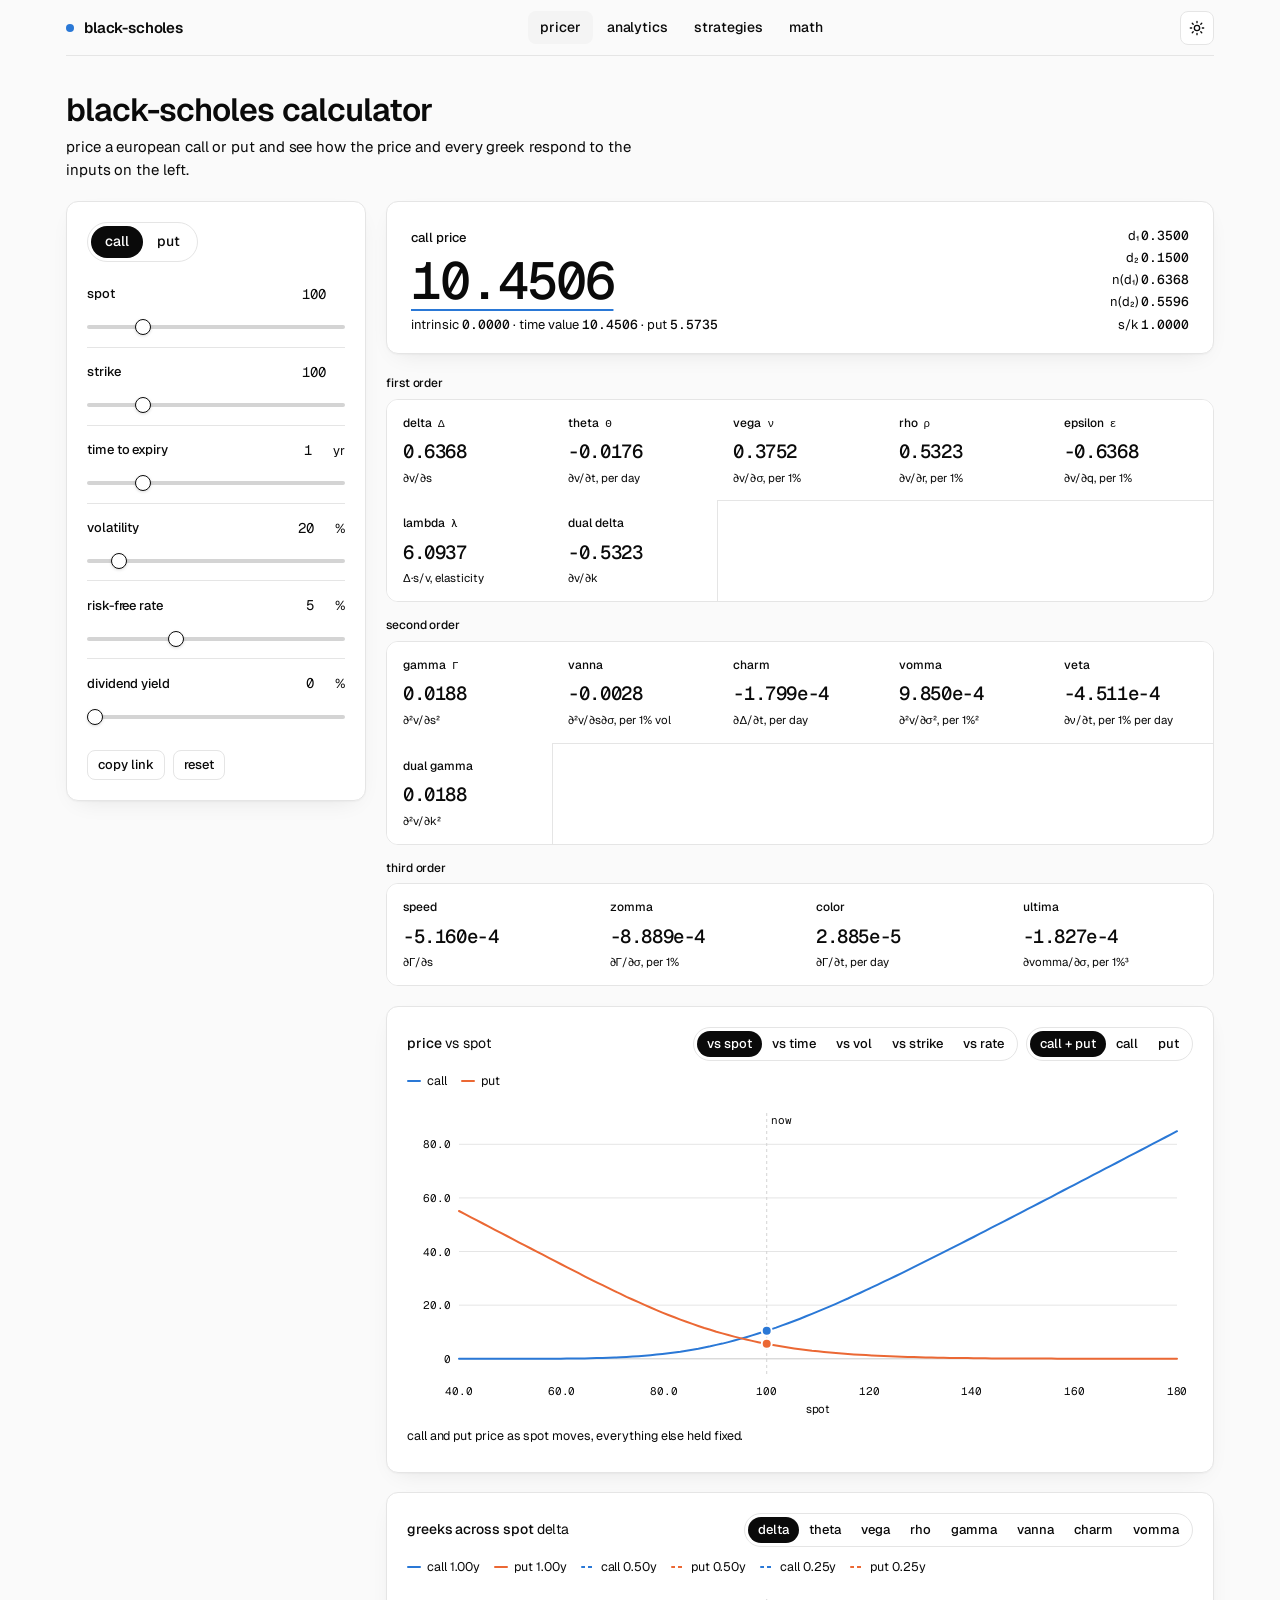
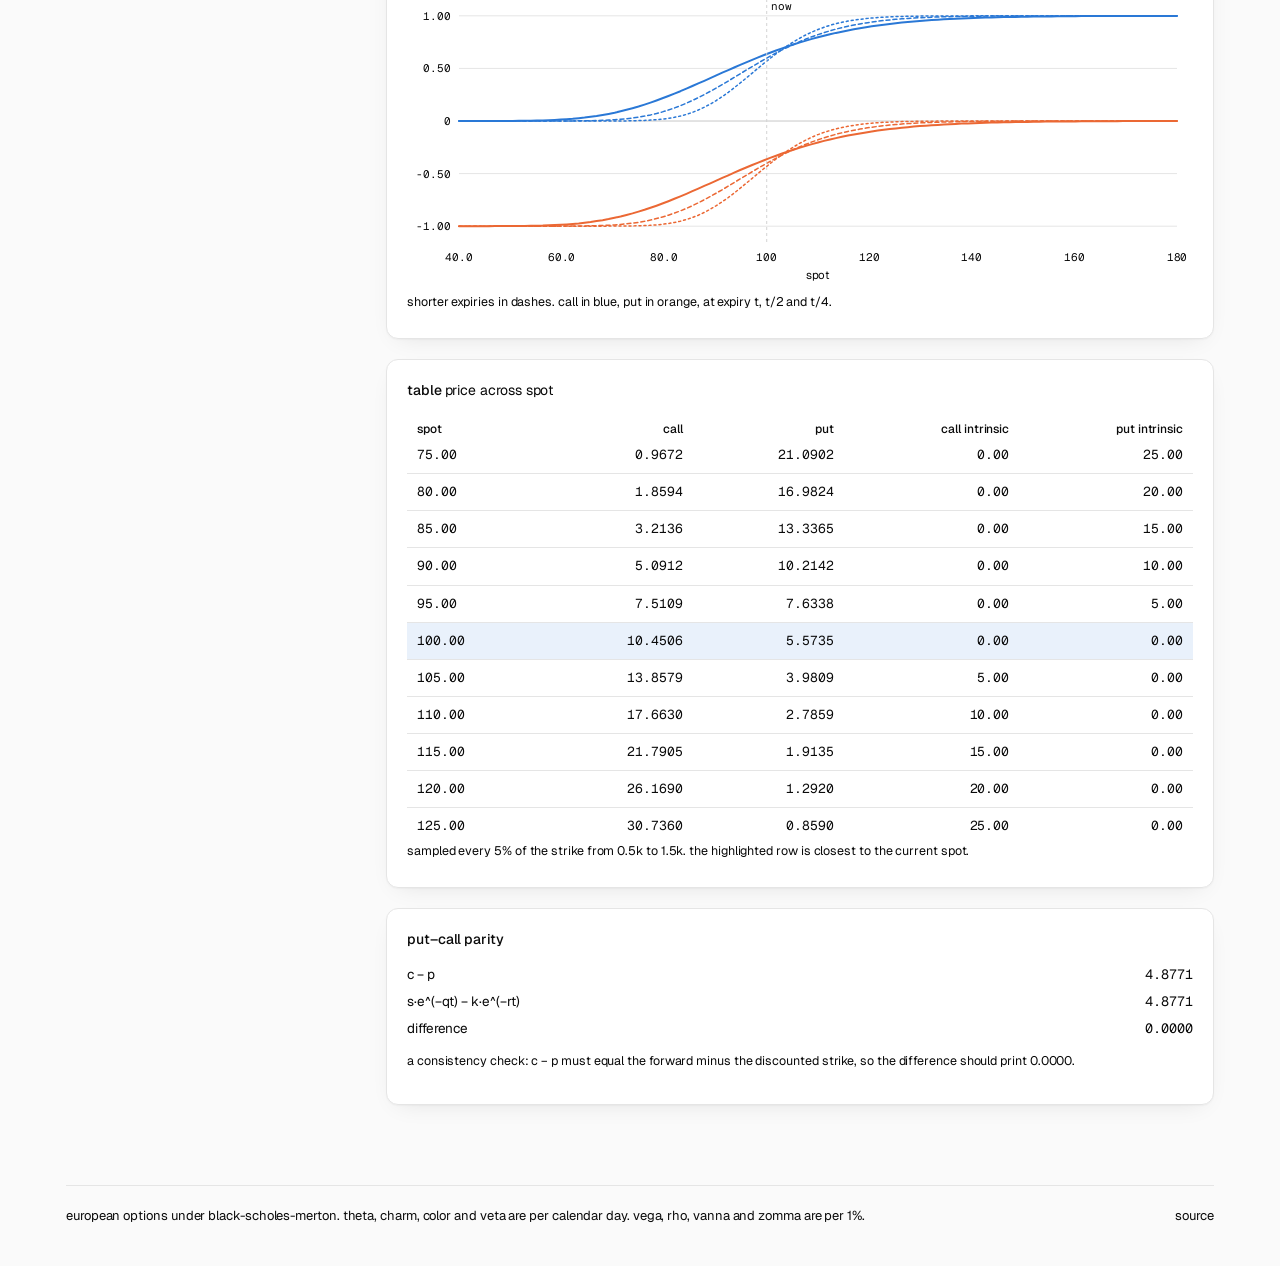
==== commit 5dfe45fd: "Analytics page, lowercase type, Geist, single text colour, reveal animations" ====
--- a/web/index.html
+++ b/web/index.html
@@ -4,7 +4,7 @@
 <meta name="description" content="Price European options and see every Greek move as you change the inputs.">
 <link rel="icon" href="data:image/svg+xml,<svg xmlns='http://www.w3.org/2000/svg' viewBox='0 0 100 100'><text y='.9em' font-size='90'>σ</text></svg>">
 <link rel="preconnect" href="https://fonts.googleapis.com">
-<link href="https://fonts.googleapis.com/css2?family=Inter:wght@400;500;600&family=JetBrains+Mono:wght@400;500&display=swap" rel="stylesheet">
+<link href="https://fonts.googleapis.com/css2?family=Geist:wght@400;500;600&family=Geist+Mono:wght@400;500&display=swap" rel="stylesheet">
 <link rel="stylesheet" href="assets/style.css">
 <style>
 .hero .pick{background:none;border:0;padding:0;font:inherit;color:inherit;text-align:left;cursor:pointer;border-radius:8px}
@@ -166,7 +166,7 @@
   const mine = state.kind === 'call' ? call : put, other = state.kind === 'call' ? put : call;
   const intrinsic = state.kind === 'call' ? Math.max(o.S - o.K, 0) : Math.max(o.K - o.S, 0);
   $('price-label').textContent = state.kind === 'call' ? 'Call price' : 'Put price';
-  $('price').textContent = UI.money(mine.price, 4);
+  UI.animateNumber($('price'), mine.price, v => UI.money(v, 4));
   $('price-sub').innerHTML = `intrinsic <b class="mono">${UI.fmt(intrinsic, 4)}</b> · time value <b class="mono">${UI.fmt(mine.price - intrinsic, 4)}</b> · ${state.kind === 'call' ? 'put' : 'call'} <b class="mono">${UI.fmt(other.price, 4)}</b>`;
   $('side').innerHTML = [['d₁', mine.d1], ['d₂', mine.d2], ['N(d₁)', BS.cdf(mine.d1)], ['N(d₂)', BS.cdf(mine.d2)], ['S/K', o.S / o.K]]
     .map(([k, v]) => `<div>${k} <b class="mono">${UI.fmt(v, 4)}</b></div>`).join('');
--- a/web/assets/style.css
+++ b/web/assets/style.css
@@ -1,19 +1,19 @@
 :root{
   color-scheme:light;
   --bg:#fafafa;--surface:#ffffff;--surface-2:#f4f4f4;--line:#e5e5e5;--line-strong:#d4d4d4;
-  --text:#0a0a0a;--text-2:#525252;--text-3:#8a8a8a;
+  --text:#0a0a0a;--text-2:#0a0a0a;--text-3:#0a0a0a;
   --accent:#0a0a0a;--accent-ink:#ffffff;
   --s1:#2a78d6;--s2:#eb6834;--s3:#1baf7a;--s4:#eda100;--s5:#e87ba4;--s6:#008300;--s7:#4a3aa7;--s8:#e34948;
   --s1-soft:rgba(42,120,214,.10);
   --pos:#008300;--neg:#e34948;--pos-soft:rgba(0,131,0,.10);--neg-soft:rgba(227,73,72,.10);
   --radius:12px;--shadow:0 1px 2px rgba(0,0,0,.04),0 8px 24px -12px rgba(0,0,0,.12);
-  --font:Inter,-apple-system,BlinkMacSystemFont,"Segoe UI",sans-serif;
-  --mono:"JetBrains Mono",ui-monospace,SFMono-Regular,Menlo,monospace;
+  --font:"Geist","Inter",-apple-system,BlinkMacSystemFont,"Segoe UI",sans-serif;
+  --mono:"Geist Mono","JetBrains Mono",ui-monospace,SFMono-Regular,Menlo,monospace;
 }
 @media (prefers-color-scheme:dark){:root:not([data-theme="light"]){
   color-scheme:dark;
   --bg:#000000;--surface:#0a0a0a;--surface-2:#141414;--line:#1f1f1f;--line-strong:#2e2e2e;
-  --text:#ededed;--text-2:#a1a1a1;--text-3:#6b6b6b;
+  --text:#ededed;--text-2:#ededed;--text-3:#ededed;
   --accent:#ededed;--accent-ink:#0a0a0a;
   --s1:#3987e5;--s2:#d95926;--s3:#199e70;--s4:#c98500;--s5:#d55181;--s6:#3ddc84;--s7:#9085e9;--s8:#e66767;
   --s1-soft:rgba(57,135,229,.14);
@@ -23,7 +23,7 @@
 :root[data-theme="dark"]{
   color-scheme:dark;
   --bg:#000000;--surface:#0a0a0a;--surface-2:#141414;--line:#1f1f1f;--line-strong:#2e2e2e;
-  --text:#ededed;--text-2:#a1a1a1;--text-3:#6b6b6b;
+  --text:#ededed;--text-2:#ededed;--text-3:#ededed;
   --accent:#ededed;--accent-ink:#0a0a0a;
   --s1:#3987e5;--s2:#d95926;--s3:#199e70;--s4:#c98500;--s5:#d55181;--s6:#3ddc84;--s7:#9085e9;--s8:#e66767;
   --s1-soft:rgba(57,135,229,.14);
@@ -32,7 +32,7 @@
 }
 *{box-sizing:border-box}
 html,body{margin:0}
-body{background:var(--bg);color:var(--text);font:15px/1.5 var(--font);-webkit-font-smoothing:antialiased;font-feature-settings:"cv11","ss01"}
+body{background:var(--bg);color:var(--text);font:15px/1.55 var(--font);-webkit-font-smoothing:antialiased;letter-spacing:-.005em}
 a{color:inherit}
 .mono{font-family:var(--mono);font-variant-numeric:tabular-nums}
 .wrap{max-width:1180px;margin:0 auto;padding:0 16px}
@@ -43,7 +43,6 @@
 .brand .dot{width:8px;height:8px;border-radius:50%;background:var(--s1)}
 nav.links{display:flex;gap:2px;overflow-x:auto}
 nav.links a{text-decoration:none;color:var(--text-2);padding:6px 12px;border-radius:8px;font-size:14px;font-weight:500;white-space:nowrap}
-nav.links a:hover{color:var(--text);background:var(--surface-2)}
 nav.links a[aria-current="page"]{color:var(--text);background:var(--surface-2)}
 .top-actions{display:flex;gap:8px;align-items:center}
 @media (max-width:640px){nav.links a{padding:6px 9px;font-size:13px}.brand span.t{display:none}}
@@ -51,13 +50,10 @@
 /* controls */
 .seg{display:inline-flex;background:var(--surface);border:1px solid var(--line);border-radius:999px;padding:3px;flex-wrap:wrap}
 .seg button{border:0;background:transparent;color:var(--text-2);padding:5px 14px;border-radius:999px;font:inherit;font-size:14px;font-weight:500;cursor:pointer;white-space:nowrap}
-.seg button:hover{color:var(--text)}
 .seg button[aria-pressed="true"]{background:var(--accent);color:var(--accent-ink)}
 .seg.sm button{padding:3px 10px;font-size:13px}
 .icon-btn{border:1px solid var(--line);background:var(--surface);color:var(--text-2);width:34px;height:34px;border-radius:8px;cursor:pointer;display:grid;place-items:center;padding:0}
-.icon-btn:hover{color:var(--text)}
 .btn{border:1px solid var(--line);background:var(--surface);color:var(--text);padding:7px 14px;border-radius:8px;font:inherit;font-size:14px;font-weight:500;cursor:pointer}
-.btn:hover{background:var(--surface-2)}
 .btn.primary{background:var(--accent);color:var(--accent-ink);border-color:var(--accent)}
 .btn.sm{padding:4px 10px;font-size:13px}
 select,input[type=text]{border:1px solid var(--line);background:var(--surface);color:var(--text);font:inherit;font-size:14px;padding:6px 10px;border-radius:8px;outline:0}
@@ -94,7 +90,6 @@
 .field .num{display:inline-flex;align-items:baseline}
 .field .num em{font-style:normal;color:var(--text-3);font-size:13px;margin-left:2px}
 .field input[type=number]{width:84px;border-color:transparent;background:transparent;padding:2px 3px 2px 6px}
-.field input[type=number]:hover{border-color:var(--line)}
 .field input[type=number]:focus{border-color:var(--line-strong);background:var(--bg)}
 
 /* hero number */
@@ -110,7 +105,6 @@
 .tiles{display:grid;grid-template-columns:repeat(auto-fit,minmax(150px,1fr));gap:0;background:var(--surface);border-radius:var(--radius);overflow:hidden;border:1px solid var(--line)}
 .tile{background:var(--surface);padding:14px 16px;border:0;border-right:1px solid var(--line);border-bottom:1px solid var(--line);margin:0 -1px -1px 0;text-align:left;font:inherit;color:inherit;position:relative;min-width:0}
 button.tile{cursor:pointer}
-button.tile:hover{background:var(--surface-2)}
 .tile[aria-pressed="true"]::after{content:"";position:absolute;left:0;right:0;bottom:0;height:2px;background:var(--s1)}
 .tile .k{font-size:12px;color:var(--text-2);font-weight:500;display:flex;gap:6px;align-items:baseline;white-space:nowrap;overflow:hidden;text-overflow:ellipsis}
 .tile .k i{font-style:normal;color:var(--text-3);font-family:var(--mono);font-size:11px}
@@ -126,7 +120,6 @@
 table.data tr:last-child td{border-bottom:0}
 table.data tr.hl td{background:var(--s1-soft)}
 table.data th.sortable{cursor:pointer;user-select:none}
-table.data th.sortable:hover{color:var(--text)}
 table.data td.pos{color:var(--pos)}table.data td.neg{color:var(--neg)}
 .scroll{overflow:auto;max-height:420px}
 
@@ -137,7 +130,7 @@
 .chart .axis line{stroke:var(--line)}
 .chart .axis .base{stroke:var(--line-strong)}
 .chart .axis .lbl{fill:var(--text-2);font-family:var(--font);font-size:11.5px}
-.chart .tip{position:absolute;pointer-events:none;background:var(--surface);border:1px solid var(--line);border-radius:8px;padding:8px 10px;font-size:12px;box-shadow:var(--shadow);white-space:nowrap;opacity:0;transition:opacity .08s;z-index:5;line-height:1.45}
+.chart .tip{position:absolute;pointer-events:none;background:var(--surface);border:1px solid var(--line);border-radius:8px;padding:8px 10px;font-size:12px;box-shadow:var(--shadow);white-space:nowrap;opacity:0;transition:opacity .18s cubic-bezier(.22,1,.36,1);z-index:5;line-height:1.45}
 .chart .tip .t{color:var(--text-3);margin-bottom:2px}
 .chart .tip .r{display:flex;justify-content:space-between;gap:14px}
 .chart .tip .r i{display:inline-block;width:8px;height:8px;border-radius:2px;margin-right:6px;vertical-align:middle}
@@ -163,3 +156,20 @@
 footer.bottom a{color:var(--text-2);text-decoration:none}
 .toast{position:fixed;left:50%;bottom:24px;transform:translateX(-50%);background:var(--accent);color:var(--accent-ink);padding:8px 14px;border-radius:8px;font-size:13px;opacity:0;transition:opacity .15s;pointer-events:none}
 .toast.show{opacity:1}
+
+/* motion */
+.reveal{opacity:0;transform:translateY(18px) scale(.995);transition:opacity .7s cubic-bezier(.22,1,.36,1),transform .7s cubic-bezier(.22,1,.36,1);will-change:opacity,transform}
+.reveal.in{opacity:1;transform:none}
+header.top{opacity:0;animation:fade-down .6s cubic-bezier(.22,1,.36,1) .05s forwards}
+.page-head h1,.page-head p{opacity:0;animation:fade-up .7s cubic-bezier(.22,1,.36,1) forwards}
+.page-head h1{animation-delay:.12s}.page-head p{animation-delay:.22s}
+@keyframes fade-up{from{opacity:0;transform:translateY(14px)}to{opacity:1;transform:none}}
+@keyframes fade-down{from{opacity:0;transform:translateY(-8px)}to{opacity:1;transform:none}}
+.seg button,.tabs button,.btn,.icon-btn,nav.links a,button.tile{transition:transform .35s cubic-bezier(.22,1,.36,1),background-color .25s ease,color .25s ease}
+.seg button:active,.btn:active,.icon-btn:active,button.tile:active{transform:scale(.97)}
+.tile[aria-pressed="true"]::after{transform-origin:left;animation:grow .45s cubic-bezier(.22,1,.36,1)}
+@keyframes grow{from{transform:scaleX(0)}to{transform:scaleX(1)}}
+.tabs button{position:relative}
+.chart path{transition:d .35s cubic-bezier(.22,1,.36,1)}
+.hero .value{transition:opacity .2s ease}
+@media (prefers-reduced-motion:reduce){.reveal,header.top,.page-head h1,.page-head p{opacity:1;transform:none;animation:none;transition:none}}
